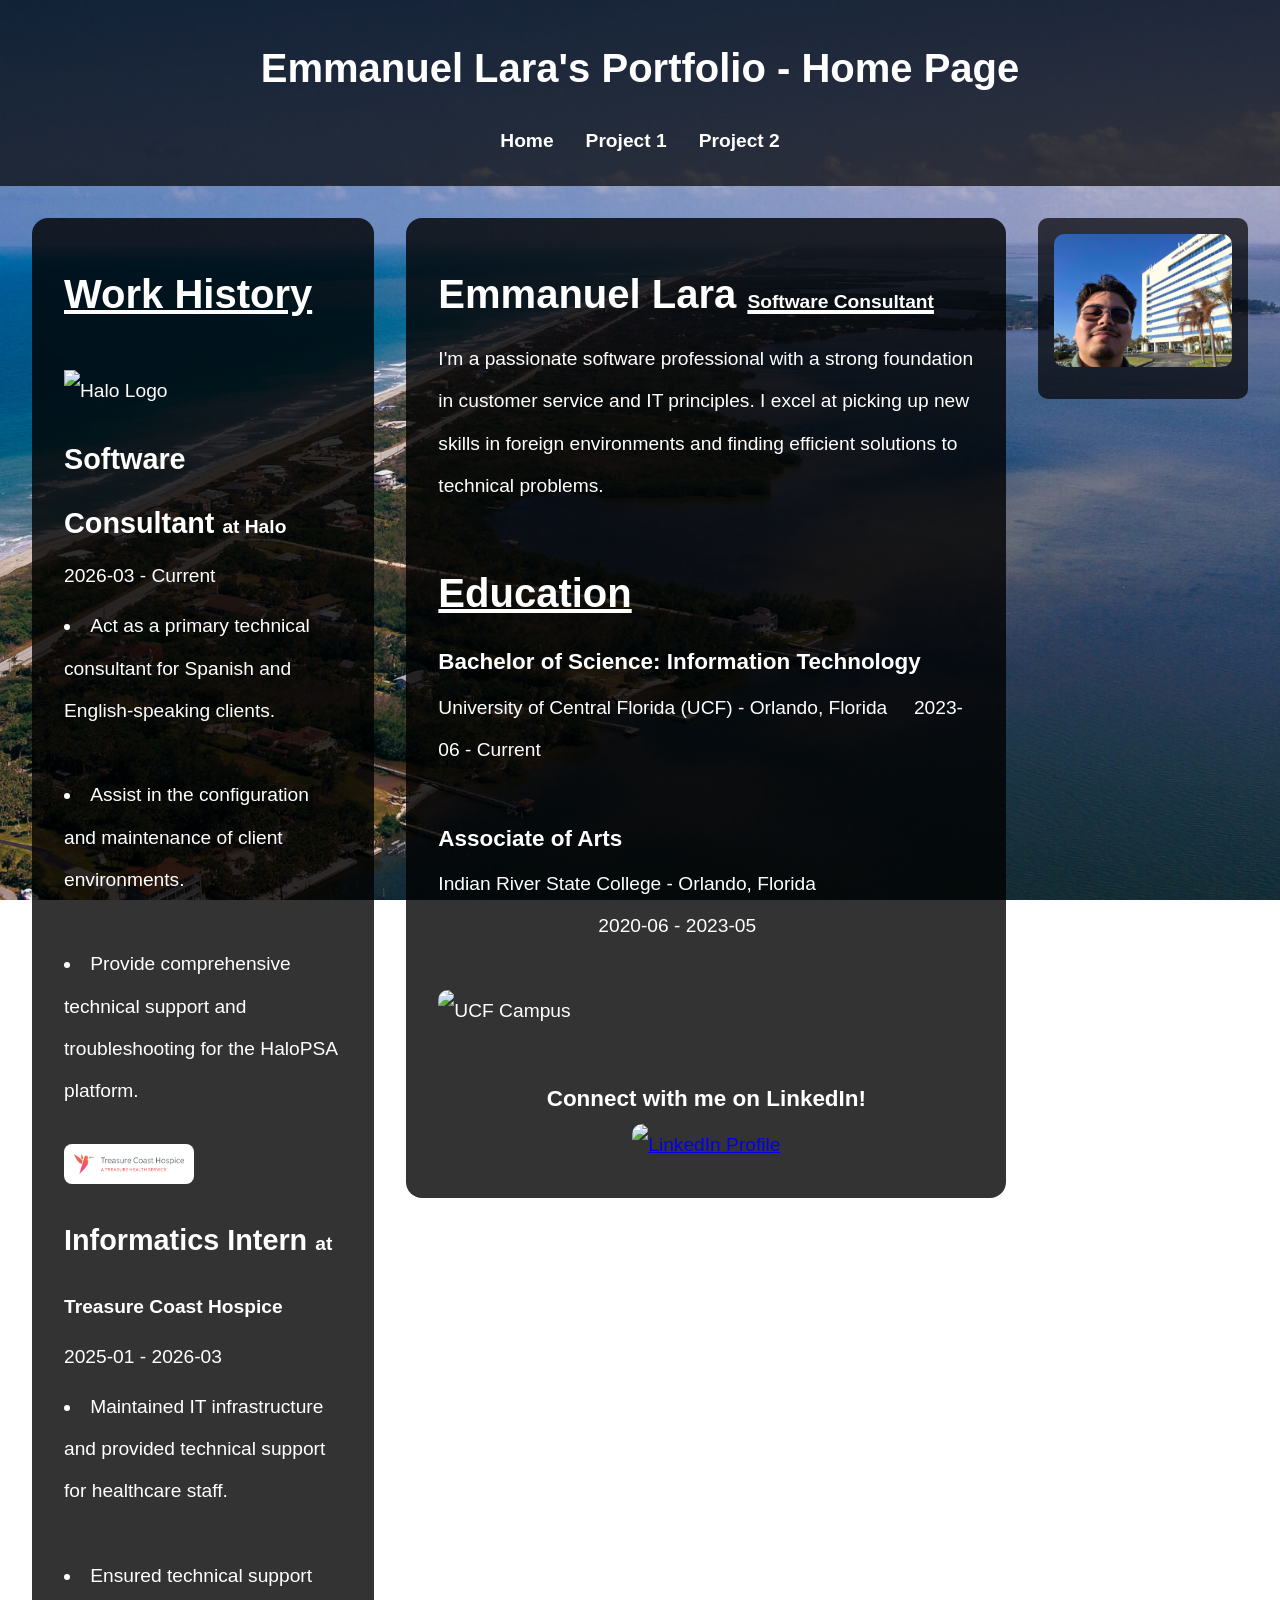
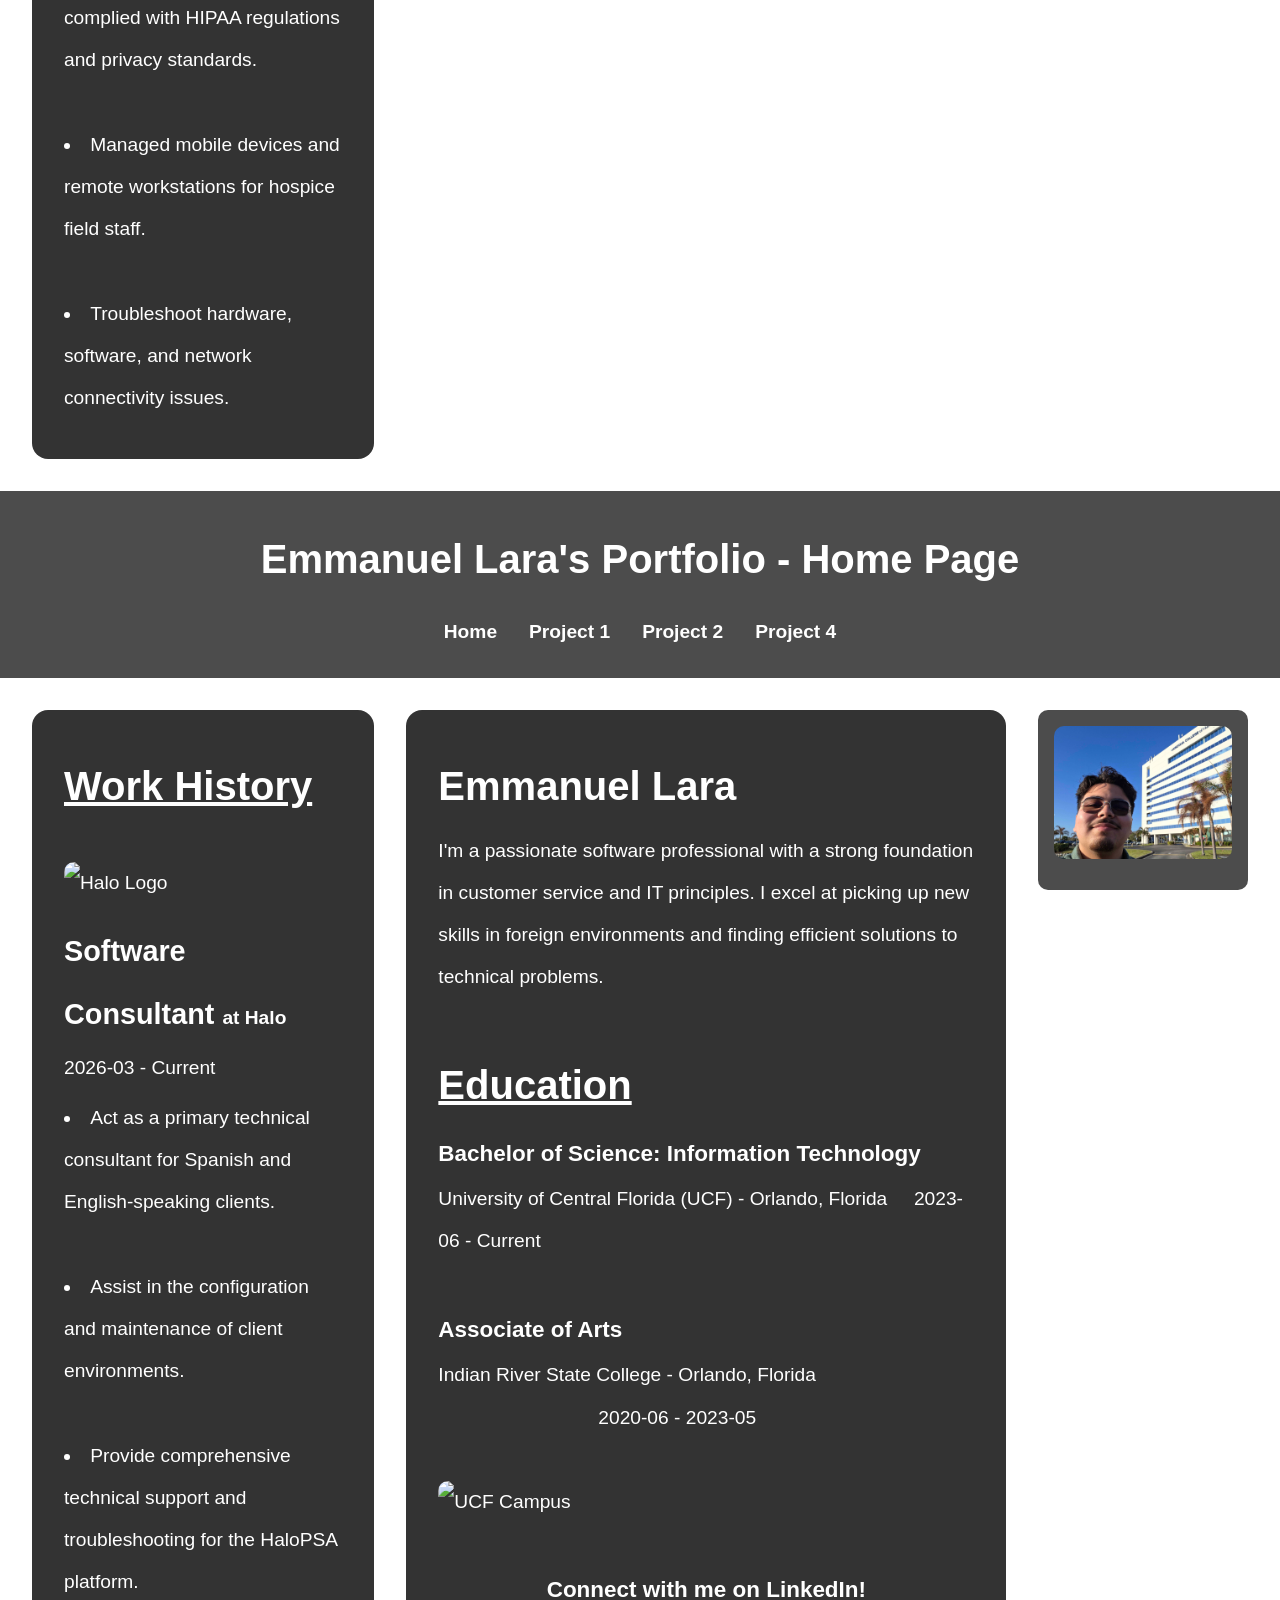
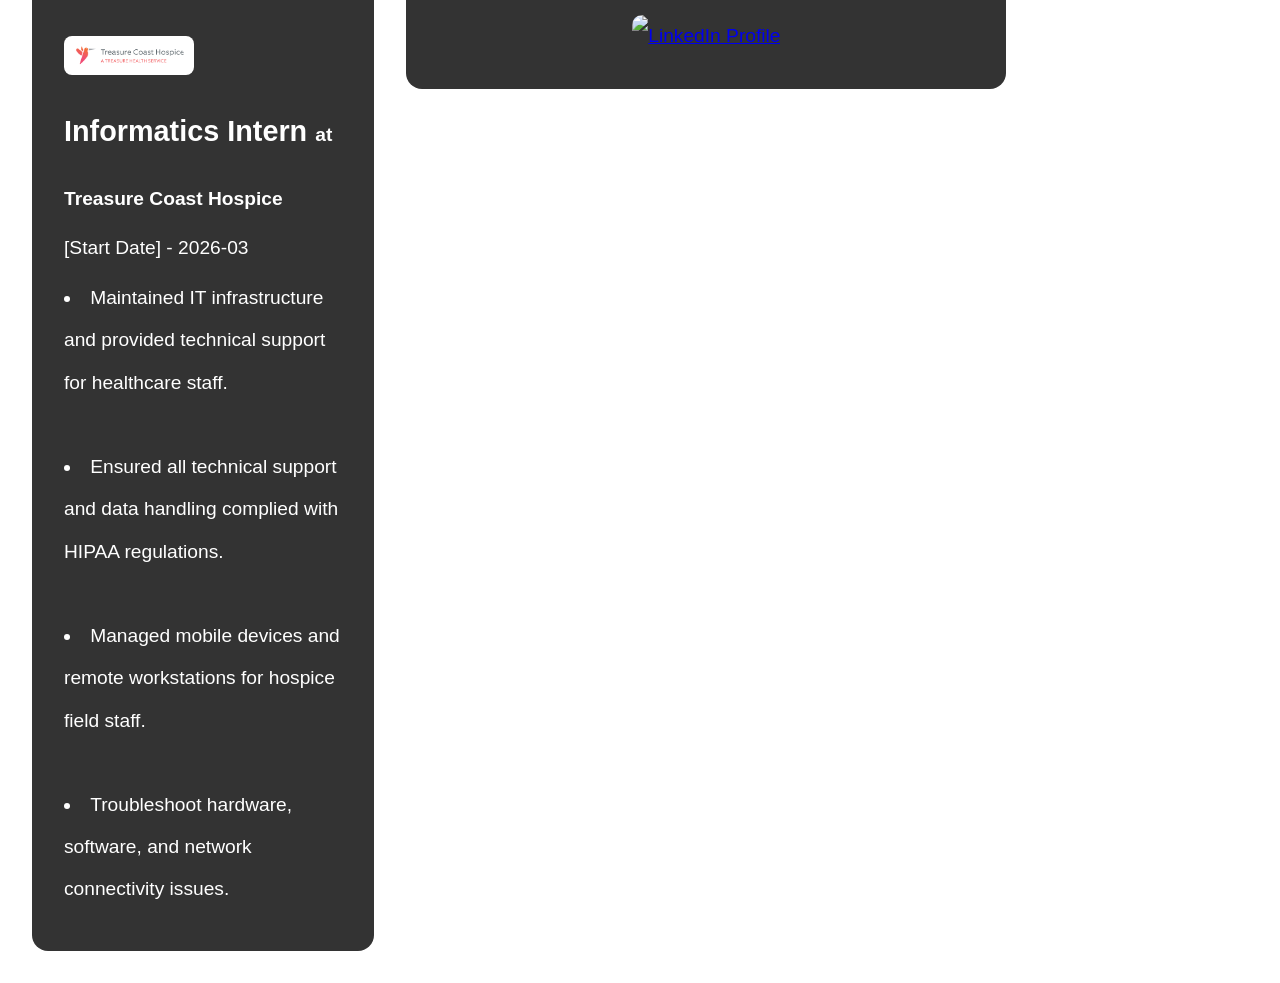
==== index.html @ 59db9278 "Update index.html" ====
<!DOCTYPE html>
<html lang="en">
<head>
 <meta charset="utf-8" />
 <meta name="viewport" content="width=device-width, initial-scale=1" />
 <title>Emmanuel Lara's Portfolio | Home</title>
 <link rel="stylesheet" href="css/styles.css" />
</head>

<body class="melbourne-bg">
 <header>
 <h1>Emmanuel Lara's Portfolio - Home Page</h1>
  <nav>
   <ul>
    <li><a href="index.html" aria-current="page">Home</a></li>
    <li><a href="project1.html">Project 1</a></li>
    <li><a href="project2.html">Project 2</a></li>
   </ul>
  </nav>
 </header>

<main class="horizontal">
    
    <aside class="work-history">
        <h1><u>Work History</u></h1>

        <div class="job-entry" style="margin-top: 2rem;">
            <img src="Images/halo-logo.png" alt="Halo Logo" style="width: 110px; height: auto; display: block; margin-bottom: 1rem; border-radius: 0;">
            <h2>Software Consultant <span class="subtitle">at Halo</span></h2>
            <p>2026-03 - Current</p>
            <ul>
                <li>Act as a primary technical consultant for Spanish and English-speaking clients.</li>
                <br />
                <li>Assist in the configuration and maintenance of client environments.</li>
                <br />
                <li>Provide comprehensive technical support and troubleshooting for the HaloPSA platform.</li>
            </ul>
        </div>

        <div class="job-entry" style="margin-top: 2rem;">
            <div class="logo-background-box">
                <img src="Images/hospice-logo.png" alt="TC Hospice Logo" style="width: 110px; height: auto; display: block; margin-bottom: 0; border-radius: 0;">
            </div>
            <h2>Informatics Intern <span class="subtitle">at Treasure Coast Hospice</span></h2>
            <p>2025-01 - 2026-03</p>
            <ul>
                <li>Maintained IT infrastructure and provided technical support for healthcare staff.</li>
                <br />
                <li>Ensured technical support complied with HIPAA regulations and privacy standards.</li>
                <br />
                <li>Managed mobile devices and remote workstations for hospice field staff.</li>
                <br />
                <li>Troubleshoot hardware, software, and network connectivity issues.</li>
            </ul>
        </div>
    </aside>

    <aside class="bio-center">
        <h1>Emmanuel Lara <u><span class="subtitle">Software Consultant</span></u></h1>
        <p>I'm a passionate software professional with a strong foundation in customer service and IT principles. I excel at picking up new skills in foreign environments and finding efficient solutions to technical problems.</p>
        <br />
        <h1><u>Education</u></h1>
        <h3>Bachelor of Science: Information Technology</h3>
        <p>University of Central Florida (UCF) - Orlando, Florida &nbsp;&nbsp;&nbsp; 2023-06 - Current</p>
        <br />
        <h3>Associate of Arts</h3>
        <p>Indian River State College - Orlando, Florida &nbsp;&nbsp;&nbsp;&nbsp;&nbsp;&nbsp;&nbsp;&nbsp;&nbsp;&nbsp;&nbsp;&nbsp;&nbsp;&nbsp;&nbsp;&nbsp;&nbsp;&nbsp;&nbsp;&nbsp;&nbsp;&nbsp;&nbsp;&nbsp;&nbsp;&nbsp;&nbsp;&nbsp;&nbsp; 2020-06 - 2023-05 </p>
        <br />
        <img src="Images/UCF-Campus.jpg" alt="UCF Campus"/>
        <br />
        <br />
        <div class="align">
            <h3>Connect with me on LinkedIn!</h3> 
            <a href="https://www.linkedin.com/in/emmanuel-lara-b2b38a278/" target="_blank">
                <img class="linkedin-logo" src="Images/linkedin-logo.jpg" alt="LinkedIn Profile" />
            </a>
        </div>
    </aside>

    <article>
        <div class="image-box">
            <img src="Images/headshot.jpg" alt="Headshot of Emmanuel Lara" width="550">
        </div>
    </article>

</main>
</body>
</html><!DOCTYPE html>
<html lang="en">
<head>
 <meta charset="utf-8" />
 <meta name="viewport" content="width=device-width, initial-scale=1" />
 <title>Emmanuel Lara's Portfolio | Home</title>
 <meta name="description" content="Cover page of Emmanuel Lara's Portfolio">
 <link rel="stylesheet" href="css/styles.css" />
</head>

<body class="melbourne-bg">
 <header>
 <h1>Emmanuel Lara's Portfolio - Home Page</h1>
  <nav>
   <ul>
    <li><a href="index.html" aria-current="page">Home</a></li>
    <li><a href="project1.html">Project 1</a></li>
    <li><a href="project2.html">Project 2</a></li>
    <li><a href="project4.html">Project 4</a></li>
   </ul>
  </nav>
 </header>

<main class="horizontal">
    
    <aside>
        <h1><u>Work History</u></h1>

        <div class="job-entry" style="margin-top: 2rem;">
            <img src="Images/halo-logo.png" alt="Halo Logo" class="company-logo">
            <h2>Software Consultant <span class="subtitle">at Halo</span></h2>
            <p>2026-03 - Current</p>
            <ul>
                <li>Act as a primary technical consultant for Spanish and English-speaking clients.</li>
                <br />
                <li>Assist in the configuration and maintenance of client environments.</li>
                <br />
                <li>Provide comprehensive technical support and troubleshooting for the HaloPSA platform.</li>
            </ul>
        </div>

        <div class="job-entry" style="margin-top: 2rem;">
            <div class="logo-background-box">
                <img src="Images/hospice-logo.png" alt="TC Hospice Logo" class="company-logo" style="margin-bottom:0;">
            </div>
            <h2>Informatics Intern <span class="subtitle">at Treasure Coast Hospice</span></h2>
            <p>[Start Date] - 2026-03</p>
            <ul>
                <li>Maintained IT infrastructure and provided technical support for healthcare staff.</li>
                <br />
                <li>Ensured all technical support and data handling complied with HIPAA regulations.</li>
                <br />
                <li>Managed mobile devices and remote workstations for hospice field staff.</li>
                <br />
                <li>Troubleshoot hardware, software, and network connectivity issues.</li>
            </ul>
        </div>
    </aside>

    <aside>
        <h1>Emmanuel Lara <u><span class="subtitle"></span></u></h1>
        <p>I'm a passionate software professional with a strong foundation in customer service and IT principles. I excel at picking up new skills in foreign environments and finding efficient solutions to technical problems.</p>
        <br />
        <h1><u>Education</u></h1>
        <h3>Bachelor of Science: Information Technology</h3>
        <p>University of Central Florida (UCF) - Orlando, Florida &nbsp;&nbsp;&nbsp; 2023-06 - Current</p>
        <br />
        <h3>Associate of Arts</h3>
        <p>Indian River State College - Orlando, Florida &nbsp;&nbsp;&nbsp;&nbsp;&nbsp;&nbsp;&nbsp;&nbsp;&nbsp;&nbsp;&nbsp;&nbsp;&nbsp;&nbsp;&nbsp;&nbsp;&nbsp;&nbsp;&nbsp;&nbsp;&nbsp;&nbsp;&nbsp;&nbsp;&nbsp;&nbsp;&nbsp;&nbsp;&nbsp; 2020-06 - 2023-05 </p>
        <br />
        <img src="Images/UCF-Campus.jpg" alt="UCF Campus"/>
        <br />
        <br />
        <div class="align">
            <h3>Connect with me on LinkedIn!</h3> 
            <a href="https://www.linkedin.com/in/emmanuel-lara-b2b38a278/" target="_blank">
                <img class="linkedin-logo" src="Images/linkedin-logo.jpg" alt="LinkedIn Profile" />
            </a>
        </div>
    </aside>

    <article>
        <div class="image-box">
            <img src="Images/headshot.jpg" alt="Headshot of Emmanuel Lara" width="550">
        </div>
    </article>

</main>
</body>
</html>
---- css/styles.css ----
* {
  margin: 0;
  padding: 0;
  box-sizing: border-box;
}

body {
  margin: 0;
  font-family: Arial, Helvetica, sans-serif;
  line-height: 2.2; /* Increased for better readability with larger text */
  background-size: cover;
  background-position: center;
  background-attachment: fixed;
  color: #333;
  font-size: 1.2rem; /* Globally increased text size */
}

body.ucf-bg {
  background-image: url("../Images/UCF-Background.jpg");
}

body.space1-bg {
  background-image: url("../Images/windowsbliss.jpg");
}

body.space2-bg {
  background-image: url("../Images/space-background3.jpg");
}

body.melbourne-bg {
  background-image: url("../Images/melbourne.jpg");
}

header {
  background: rgba(0, 0, 0, 0.7);
  color: #ffffff;
  text-align: center;
  padding: 1.5rem;
}

h1 {
  font-size: 2.5rem; /* Increased size */
}

.subtitle {
  font-size: 1.2rem; /* Increased size */
}

nav ul {
  list-style: none;
  display: flex;
  justify-content: center;
  gap: 2rem;
  margin-top: 0.5rem;
}

nav a {
  color: #fff;
  text-decoration: none;
  font-weight: bold;
}

nav a:hover {
  text-decoration: underline;
}

main {
  display: flex;
  flex-direction: column;
  justify-content: center;
  align-items: center;
  min-height: 90vh;
  padding: 2rem;
  margin: 0 auto;
}

main.horizontal {
  display: flex;
  flex-direction: row;
  justify-content: space-around;
  align-items: flex-start;
  width: 100%;
  max-width: 1600px;
  gap: 2rem;
}

article {
  color: #ffffff;
  max-width: 800px;
  margin: 0 auto 1rem auto;
}

aside {
  background: rgba(0, 0, 0, 0.8); /* Slightly darker for better contrast */
  color: #ffffff;
  padding: 2rem;
  max-width: 600px;
  margin: 0 auto;
  border-radius: 1rem;
  text-align: left;
}

aside ul {
  list-style-position: inside;
  padding-left: 0;
  margin: 0.5rem 0;
}

footer {
  background: rgba(0, 0, 0, 0.7);
  color: #ffffff;
  text-align: center;
  padding: .5rem;
  margin-top: .5rem;
}

img {
  max-width: 100%;
  height: auto;
  border-radius: 10px;
}

/* Specific class for company logos */
.company-logo {
  width: 110px !important; /* Increased size */
  height: auto;
  margin-bottom: 1rem;
  display: block;
}

/* White box container for specific logos to prevent blending */
.logo-background-box {
  background-color: #ffffff;
  padding: 10px;
  border-radius: 8px;
  display: inline-block;
  margin-bottom: 10px;
}

.content-box {
  background-color: rgba(0, 0, 0, 0.7);
  padding: 1.5rem;
  border-radius: 10px;
  max-width: 700px;
  margin: 0rem auto;
  text-align: center;
}

.align {
  text-align: center;
  align-content: center;
}

.image-box {
  background-color: rgba(0, 0, 0, 0.7);
  padding: 1rem;
  border-radius: 10px;
  margin: 0rem auto;
  display: inline-block;
}

.linkedin-logo {
  width: 50px;
  height: auto;
}
---- css/styles.css ----
* {
  margin: 0;
  padding: 0;
  box-sizing: border-box;
}

body {
  margin: 0;
  font-family: Arial, Helvetica, sans-serif;
  line-height: 2.2; /* Increased for better readability with larger text */
  background-size: cover;
  background-position: center;
  background-attachment: fixed;
  color: #333;
  font-size: 1.2rem; /* Globally increased text size */
}

body.ucf-bg {
  background-image: url("../Images/UCF-Background.jpg");
}

body.space1-bg {
  background-image: url("../Images/windowsbliss.jpg");
}

body.space2-bg {
  background-image: url("../Images/space-background3.jpg");
}

body.melbourne-bg {
  background-image: url("../Images/melbourne.jpg");
}

header {
  background: rgba(0, 0, 0, 0.7);
  color: #ffffff;
  text-align: center;
  padding: 1.5rem;
}

h1 {
  font-size: 2.5rem; /* Increased size */
}

.subtitle {
  font-size: 1.2rem; /* Increased size */
}

nav ul {
  list-style: none;
  display: flex;
  justify-content: center;
  gap: 2rem;
  margin-top: 0.5rem;
}

nav a {
  color: #fff;
  text-decoration: none;
  font-weight: bold;
}

nav a:hover {
  text-decoration: underline;
}

main {
  display: flex;
  flex-direction: column;
  justify-content: center;
  align-items: center;
  min-height: 90vh;
  padding: 2rem;
  margin: 0 auto;
}

main.horizontal {
  display: flex;
  flex-direction: row;
  justify-content: space-around;
  align-items: flex-start;
  width: 100%;
  max-width: 1600px;
  gap: 2rem;
}

article {
  color: #ffffff;
  max-width: 800px;
  margin: 0 auto 1rem auto;
}

aside {
  background: rgba(0, 0, 0, 0.8); /* Slightly darker for better contrast */
  color: #ffffff;
  padding: 2rem;
  max-width: 600px;
  margin: 0 auto;
  border-radius: 1rem;
  text-align: left;
}

aside ul {
  list-style-position: inside;
  padding-left: 0;
  margin: 0.5rem 0;
}

footer {
  background: rgba(0, 0, 0, 0.7);
  color: #ffffff;
  text-align: center;
  padding: .5rem;
  margin-top: .5rem;
}

img {
  max-width: 100%;
  height: auto;
  border-radius: 10px;
}

/* Specific class for company logos */
.company-logo {
  width: 110px !important; /* Increased size */
  height: auto;
  margin-bottom: 1rem;
  display: block;
}

/* White box container for specific logos to prevent blending */
.logo-background-box {
  background-color: #ffffff;
  padding: 10px;
  border-radius: 8px;
  display: inline-block;
  margin-bottom: 10px;
}

.content-box {
  background-color: rgba(0, 0, 0, 0.7);
  padding: 1.5rem;
  border-radius: 10px;
  max-width: 700px;
  margin: 0rem auto;
  text-align: center;
}

.align {
  text-align: center;
  align-content: center;
}

.image-box {
  background-color: rgba(0, 0, 0, 0.7);
  padding: 1rem;
  border-radius: 10px;
  margin: 0rem auto;
  display: inline-block;
}

.linkedin-logo {
  width: 50px;
  height: auto;
}
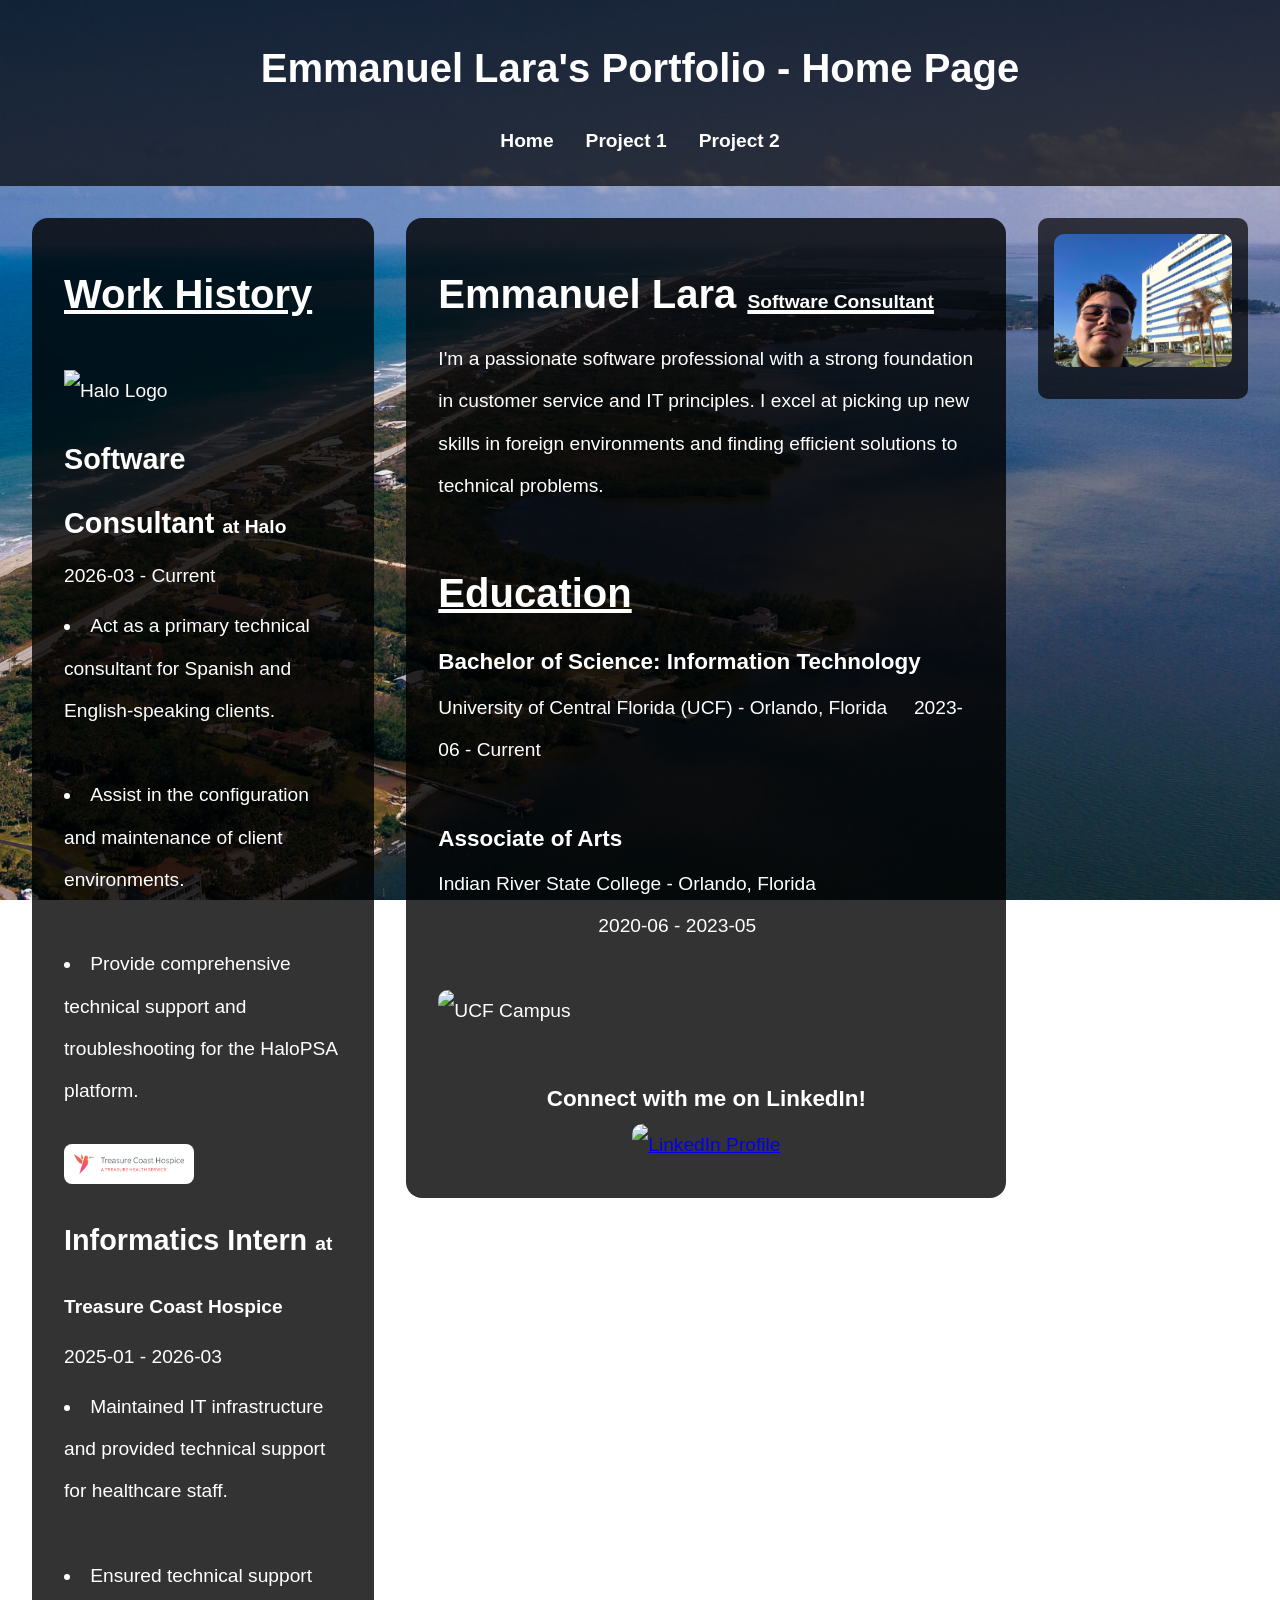
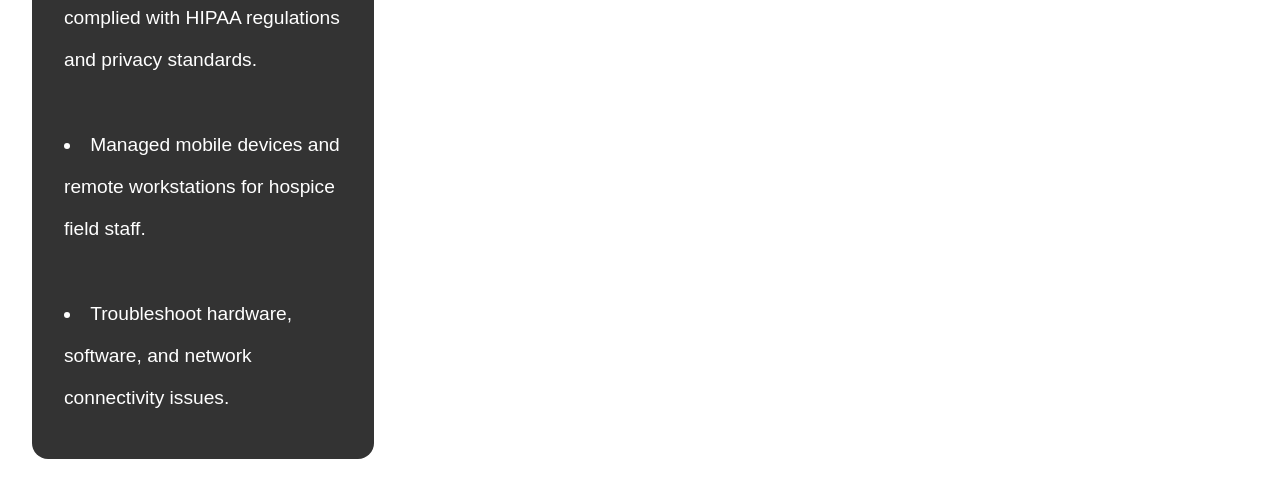
==== commit 2f309ab8: "Update index.html" ====
--- a/index.html
+++ b/index.html
@@ -85,93 +85,4 @@
 
 </main>
 </body>
-</html><!DOCTYPE html>
-<html lang="en">
-<head>
- <meta charset="utf-8" />
- <meta name="viewport" content="width=device-width, initial-scale=1" />
- <title>Emmanuel Lara's Portfolio | Home</title>
- <meta name="description" content="Cover page of Emmanuel Lara's Portfolio">
- <link rel="stylesheet" href="css/styles.css" />
-</head>
-
-<body class="melbourne-bg">
- <header>
- <h1>Emmanuel Lara's Portfolio - Home Page</h1>
-  <nav>
-   <ul>
-    <li><a href="index.html" aria-current="page">Home</a></li>
-    <li><a href="project1.html">Project 1</a></li>
-    <li><a href="project2.html">Project 2</a></li>
-    <li><a href="project4.html">Project 4</a></li>
-   </ul>
-  </nav>
- </header>
-
-<main class="horizontal">
-    
-    <aside>
-        <h1><u>Work History</u></h1>
-
-        <div class="job-entry" style="margin-top: 2rem;">
-            <img src="Images/halo-logo.png" alt="Halo Logo" class="company-logo">
-            <h2>Software Consultant <span class="subtitle">at Halo</span></h2>
-            <p>2026-03 - Current</p>
-            <ul>
-                <li>Act as a primary technical consultant for Spanish and English-speaking clients.</li>
-                <br />
-                <li>Assist in the configuration and maintenance of client environments.</li>
-                <br />
-                <li>Provide comprehensive technical support and troubleshooting for the HaloPSA platform.</li>
-            </ul>
-        </div>
-
-        <div class="job-entry" style="margin-top: 2rem;">
-            <div class="logo-background-box">
-                <img src="Images/hospice-logo.png" alt="TC Hospice Logo" class="company-logo" style="margin-bottom:0;">
-            </div>
-            <h2>Informatics Intern <span class="subtitle">at Treasure Coast Hospice</span></h2>
-            <p>[Start Date] - 2026-03</p>
-            <ul>
-                <li>Maintained IT infrastructure and provided technical support for healthcare staff.</li>
-                <br />
-                <li>Ensured all technical support and data handling complied with HIPAA regulations.</li>
-                <br />
-                <li>Managed mobile devices and remote workstations for hospice field staff.</li>
-                <br />
-                <li>Troubleshoot hardware, software, and network connectivity issues.</li>
-            </ul>
-        </div>
-    </aside>
-
-    <aside>
-        <h1>Emmanuel Lara <u><span class="subtitle"></span></u></h1>
-        <p>I'm a passionate software professional with a strong foundation in customer service and IT principles. I excel at picking up new skills in foreign environments and finding efficient solutions to technical problems.</p>
-        <br />
-        <h1><u>Education</u></h1>
-        <h3>Bachelor of Science: Information Technology</h3>
-        <p>University of Central Florida (UCF) - Orlando, Florida &nbsp;&nbsp;&nbsp; 2023-06 - Current</p>
-        <br />
-        <h3>Associate of Arts</h3>
-        <p>Indian River State College - Orlando, Florida &nbsp;&nbsp;&nbsp;&nbsp;&nbsp;&nbsp;&nbsp;&nbsp;&nbsp;&nbsp;&nbsp;&nbsp;&nbsp;&nbsp;&nbsp;&nbsp;&nbsp;&nbsp;&nbsp;&nbsp;&nbsp;&nbsp;&nbsp;&nbsp;&nbsp;&nbsp;&nbsp;&nbsp;&nbsp; 2020-06 - 2023-05 </p>
-        <br />
-        <img src="Images/UCF-Campus.jpg" alt="UCF Campus"/>
-        <br />
-        <br />
-        <div class="align">
-            <h3>Connect with me on LinkedIn!</h3> 
-            <a href="https://www.linkedin.com/in/emmanuel-lara-b2b38a278/" target="_blank">
-                <img class="linkedin-logo" src="Images/linkedin-logo.jpg" alt="LinkedIn Profile" />
-            </a>
-        </div>
-    </aside>
-
-    <article>
-        <div class="image-box">
-            <img src="Images/headshot.jpg" alt="Headshot of Emmanuel Lara" width="550">
-        </div>
-    </article>
-
-</main>
-</body>
 </html>
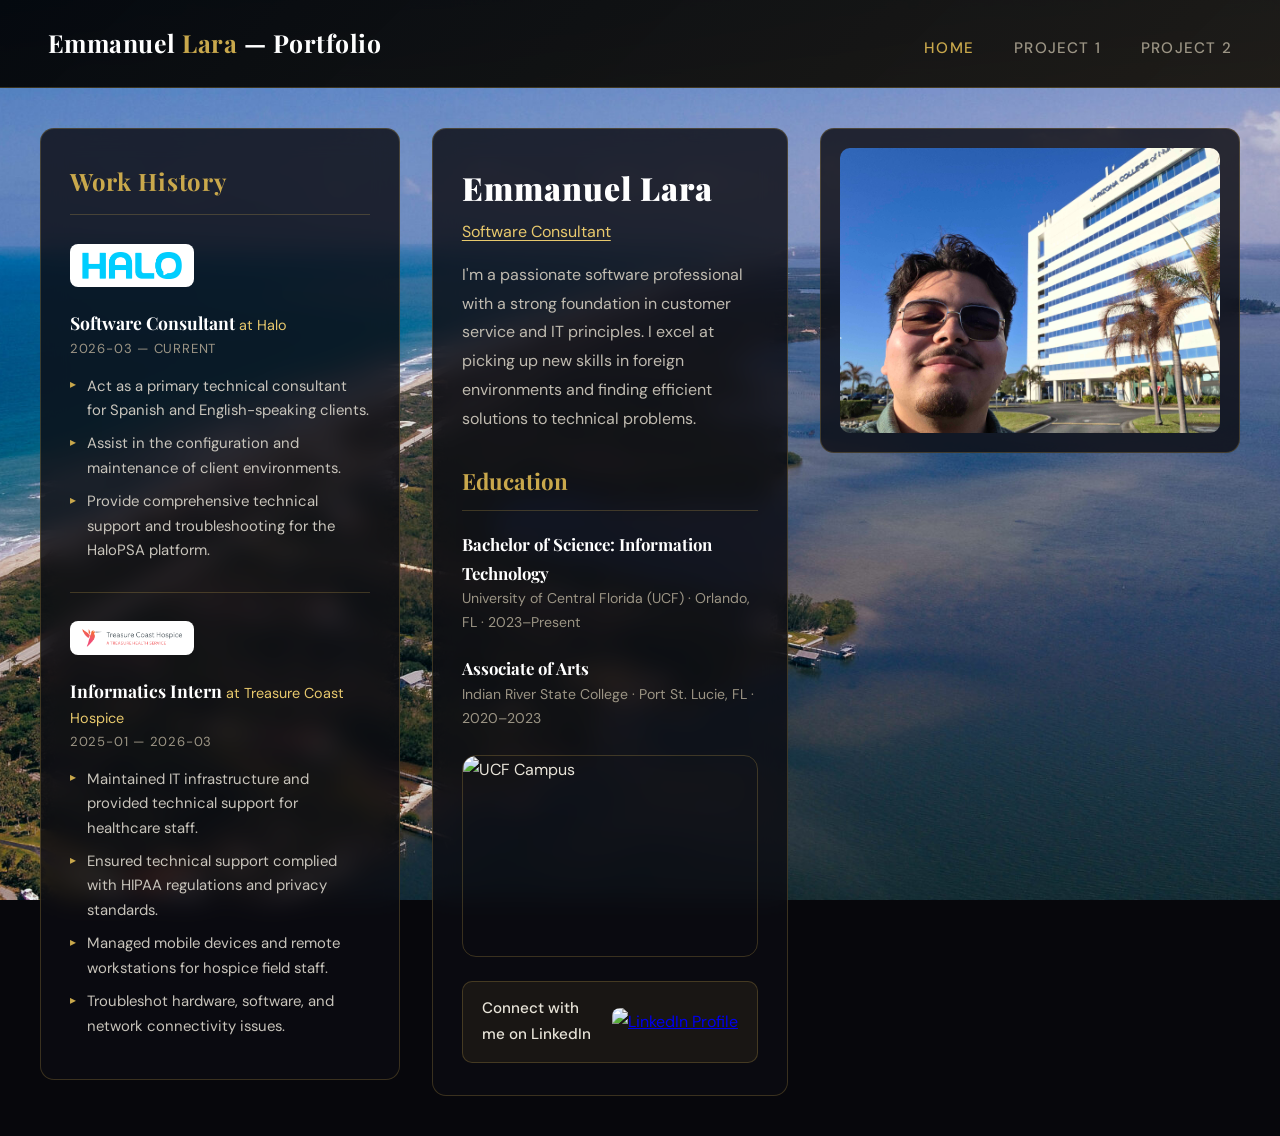
==== commit e37a1145: "Update index.html" ====
--- a/index.html
+++ b/index.html
@@ -1,88 +1,381 @@
 <!DOCTYPE html>
 <html lang="en">
 <head>
- <meta charset="utf-8" />
- <meta name="viewport" content="width=device-width, initial-scale=1" />
- <title>Emmanuel Lara's Portfolio | Home</title>
- <link rel="stylesheet" href="css/styles.css" />
+  <meta charset="utf-8" />
+  <meta name="viewport" content="width=device-width, initial-scale=1" />
+  <title>Emmanuel Lara's Portfolio | Home</title>
+  <link rel="preconnect" href="https://fonts.googleapis.com">
+  <link rel="preconnect" href="https://fonts.gstatic.com" crossorigin>
+  <link href="https://fonts.googleapis.com/css2?family=Playfair+Display:wght@400;700;900&family=DM+Sans:wght@300;400;500&display=swap" rel="stylesheet">
+  <link rel="stylesheet" href="css/styles.css" />
+  <style>
+    *, *::before, *::after { margin: 0; padding: 0; box-sizing: border-box; }
+
+    :root {
+      --gold:    #c9a84c;
+      --gold-lt: #e8c96d;
+      --card-bg: rgba(12, 12, 18, 0.82);
+      --border:  rgba(201, 168, 76, 0.25);
+      --text:    #e8e4d9;
+      --muted:   #9c9585;
+      --radius:  14px;
+    }
+
+    html, body {
+      height: 100%;
+      font-family: 'DM Sans', sans-serif;
+      font-size: 16px;
+      line-height: 1.7;
+      color: var(--text);
+      background: #07070c;
+    }
+
+    body.melbourne-bg {
+      background-image: url("Images/melbourne.jpg");
+      background-size: cover;
+      background-position: center;
+      background-attachment: fixed;
+    }
+
+    /* HEADER */
+    header {
+      background: linear-gradient(135deg, rgba(0,0,0,0.92) 0%, rgba(20,15,5,0.90) 100%);
+      border-bottom: 1px solid var(--border);
+      padding: 1.4rem 3rem;
+      display: flex;
+      align-items: center;
+      justify-content: space-between;
+      backdrop-filter: blur(8px);
+      position: sticky;
+      top: 0;
+      z-index: 100;
+    }
+
+    header h1 {
+      font-family: 'Playfair Display', serif;
+      font-size: 1.55rem;
+      font-weight: 700;
+      letter-spacing: 0.02em;
+      color: #fff;
+    }
+
+    header h1 .accent { color: var(--gold); }
+
+    nav ul { list-style: none; display: flex; gap: 2.5rem; }
+
+    nav a {
+      color: var(--muted);
+      text-decoration: none;
+      font-size: 0.95rem;
+      font-weight: 500;
+      letter-spacing: 0.08em;
+      text-transform: uppercase;
+      transition: color 0.2s;
+    }
+
+    nav a:hover, nav a[aria-current="page"] { color: var(--gold); }
+
+    /* LAYOUT */
+    main.horizontal {
+      display: grid;
+      grid-template-columns: 360px 1fr 420px;
+      gap: 2rem;
+      align-items: start;
+      width: 100%;
+      max-width: 1760px;
+      margin: 0 auto;
+      padding: 2.5rem;
+      min-height: calc(100vh - 72px);
+    }
+
+    /* CARDS */
+    aside {
+      background: var(--card-bg);
+      border: 1px solid var(--border);
+      border-radius: var(--radius);
+      padding: 2rem 1.8rem;
+      backdrop-filter: blur(12px);
+      color: var(--text);
+    }
+
+    aside h1 {
+      font-family: 'Playfair Display', serif;
+      font-size: 1.5rem;
+      font-weight: 700;
+      color: var(--gold);
+      letter-spacing: 0.03em;
+      border-bottom: 1px solid var(--border);
+      padding-bottom: 0.75rem;
+      margin-bottom: 1.6rem;
+    }
+
+    /* WORK HISTORY */
+    .job-entry { margin-top: 1.8rem; }
+    .job-entry + .job-entry { border-top: 1px solid var(--border); padding-top: 1.8rem; }
+
+    .job-entry h2 {
+      font-family: 'Playfair Display', serif;
+      font-size: 1.1rem;
+      font-weight: 700;
+      color: #fff;
+      line-height: 1.35;
+      margin-bottom: 0.2rem;
+    }
+
+    .subtitle {
+      font-family: 'DM Sans', sans-serif;
+      font-size: 0.9rem;
+      font-weight: 400;
+      color: var(--gold-lt);
+    }
+
+    .job-date {
+      font-size: 0.82rem;
+      color: var(--muted);
+      letter-spacing: 0.06em;
+      text-transform: uppercase;
+      margin-bottom: 0.8rem;
+    }
+
+    .job-entry ul { list-style: none; padding: 0; }
+
+    .job-entry ul li {
+      font-size: 0.93rem;
+      line-height: 1.65;
+      color: #c8c4bb;
+      padding-left: 1.1rem;
+      position: relative;
+      margin-bottom: 0.55rem;
+    }
+
+    .job-entry ul li::before {
+      content: '\25B8';
+      color: var(--gold);
+      position: absolute;
+      left: 0;
+      font-size: 0.75rem;
+      top: 0.15em;
+    }
+
+    /* LOGO WRAPPERS */
+    .logo-wrap {
+      background: #fff;
+      border-radius: 8px;
+      padding: 8px 12px;
+      display: inline-block;
+      margin-bottom: 1rem;
+    }
+
+    .logo-wrap img {
+      width: 100px;
+      height: auto;
+      display: block;
+      border-radius: 0;
+    }
+
+    /* BIO CENTER */
+    .bio-name {
+      font-family: 'Playfair Display', serif;
+      font-size: 2rem;
+      font-weight: 900;
+      color: #fff;
+      margin-bottom: 0.15rem;
+      border-bottom: none !important;
+      padding-bottom: 0 !important;
+    }
+
+    .bio-title {
+      font-family: 'DM Sans', sans-serif;
+      font-size: 1rem;
+      color: var(--gold-lt);
+      text-decoration: underline;
+      text-underline-offset: 3px;
+      margin-bottom: 1rem;
+      display: block;
+    }
+
+    .bio-intro {
+      font-size: 1rem;
+      color: #c0bbb0;
+      line-height: 1.8;
+      margin-bottom: 1.8rem;
+    }
+
+    .edu-header {
+      font-family: 'Playfair Display', serif;
+      font-size: 1.4rem;
+      color: var(--gold);
+      border-bottom: 1px solid var(--border);
+      padding-bottom: 0.6rem;
+      margin-bottom: 1.2rem;
+    }
+
+    .edu-entry { margin-bottom: 1.2rem; }
+
+    .edu-entry h3 {
+      font-family: 'Playfair Display', serif;
+      font-size: 1.05rem;
+      font-weight: 700;
+      color: #fff;
+    }
+
+    .edu-entry p {
+      font-size: 0.88rem;
+      color: var(--muted);
+    }
+
+    .ucf-img-wrap {
+      margin: 1.5rem 0;
+      border-radius: var(--radius);
+      overflow: hidden;
+      border: 1px solid var(--border);
+    }
+
+    .ucf-img-wrap img {
+      width: 100%;
+      height: 200px;
+      object-fit: cover;
+      border-radius: 0;
+      display: block;
+    }
+
+    .linkedin-row {
+      display: flex;
+      align-items: center;
+      gap: 1rem;
+      margin-top: 1.2rem;
+      background: rgba(201,168,76,0.08);
+      border: 1px solid var(--border);
+      border-radius: 10px;
+      padding: 0.9rem 1.2rem;
+    }
+
+    .linkedin-row h3 {
+      font-size: 0.95rem;
+      font-weight: 500;
+      color: var(--text);
+      flex: 1;
+    }
+
+    .linkedin-logo {
+      width: 44px !important;
+      height: 44px !important;
+      border-radius: 8px;
+      object-fit: cover;
+    }
+
+    /* HEADSHOT */
+    article {
+      display: flex;
+      align-items: flex-start;
+      justify-content: center;
+    }
+
+    .image-box {
+      background: var(--card-bg);
+      border: 1px solid var(--border);
+      border-radius: var(--radius);
+      padding: 1.2rem;
+      display: inline-block;
+      backdrop-filter: blur(12px);
+    }
+
+    .image-box img {
+      width: 380px;
+      max-width: 100%;
+      height: auto;
+      border-radius: 10px;
+      display: block;
+    }
+
+    img { max-width: 100%; height: auto; }
+  </style>
 </head>
-
 <body class="melbourne-bg">
- <header>
- <h1>Emmanuel Lara's Portfolio - Home Page</h1>
-  <nav>
-   <ul>
-    <li><a href="index.html" aria-current="page">Home</a></li>
-    <li><a href="project1.html">Project 1</a></li>
-    <li><a href="project2.html">Project 2</a></li>
-   </ul>
-  </nav>
- </header>
-
-<main class="horizontal">
-    
+
+  <header>
+    <h1>Emmanuel <span class="accent">Lara</span> &mdash; Portfolio</h1>
+    <nav>
+      <ul>
+        <li><a href="index.html" aria-current="page">Home</a></li>
+        <li><a href="project1.html">Project 1</a></li>
+        <li><a href="project2.html">Project 2</a></li>
+      </ul>
+    </nav>
+  </header>
+
+  <main class="horizontal">
+
+    <!-- WORK HISTORY -->
     <aside class="work-history">
-        <h1><u>Work History</u></h1>
-
-        <div class="job-entry" style="margin-top: 2rem;">
-            <img src="Images/halo-logo.png" alt="Halo Logo" style="width: 110px; height: auto; display: block; margin-bottom: 1rem; border-radius: 0;">
-            <h2>Software Consultant <span class="subtitle">at Halo</span></h2>
-            <p>2026-03 - Current</p>
-            <ul>
-                <li>Act as a primary technical consultant for Spanish and English-speaking clients.</li>
-                <br />
-                <li>Assist in the configuration and maintenance of client environments.</li>
-                <br />
-                <li>Provide comprehensive technical support and troubleshooting for the HaloPSA platform.</li>
-            </ul>
+      <h1>Work History</h1>
+
+      <div class="job-entry">
+        <div class="logo-wrap">
+          <img src="Images/halo-logo.jpg" alt="Halo Logo">
         </div>
-
-        <div class="job-entry" style="margin-top: 2rem;">
-            <div class="logo-background-box">
-                <img src="Images/hospice-logo.png" alt="TC Hospice Logo" style="width: 110px; height: auto; display: block; margin-bottom: 0; border-radius: 0;">
-            </div>
-            <h2>Informatics Intern <span class="subtitle">at Treasure Coast Hospice</span></h2>
-            <p>2025-01 - 2026-03</p>
-            <ul>
-                <li>Maintained IT infrastructure and provided technical support for healthcare staff.</li>
-                <br />
-                <li>Ensured technical support complied with HIPAA regulations and privacy standards.</li>
-                <br />
-                <li>Managed mobile devices and remote workstations for hospice field staff.</li>
-                <br />
-                <li>Troubleshoot hardware, software, and network connectivity issues.</li>
-            </ul>
+        <h2>Software Consultant <span class="subtitle">at Halo</span></h2>
+        <p class="job-date">2026-03 &mdash; Current</p>
+        <ul>
+          <li>Act as a primary technical consultant for Spanish and English-speaking clients.</li>
+          <li>Assist in the configuration and maintenance of client environments.</li>
+          <li>Provide comprehensive technical support and troubleshooting for the HaloPSA platform.</li>
+        </ul>
+      </div>
+
+      <div class="job-entry">
+        <div class="logo-wrap">
+          <img src="Images/hospice-logo.png" alt="TC Hospice Logo">
         </div>
+        <h2>Informatics Intern <span class="subtitle">at Treasure Coast Hospice</span></h2>
+        <p class="job-date">2025-01 &mdash; 2026-03</p>
+        <ul>
+          <li>Maintained IT infrastructure and provided technical support for healthcare staff.</li>
+          <li>Ensured technical support complied with HIPAA regulations and privacy standards.</li>
+          <li>Managed mobile devices and remote workstations for hospice field staff.</li>
+          <li>Troubleshot hardware, software, and network connectivity issues.</li>
+        </ul>
+      </div>
     </aside>
 
+    <!-- BIO -->
     <aside class="bio-center">
-        <h1>Emmanuel Lara <u><span class="subtitle">Software Consultant</span></u></h1>
-        <p>I'm a passionate software professional with a strong foundation in customer service and IT principles. I excel at picking up new skills in foreign environments and finding efficient solutions to technical problems.</p>
-        <br />
-        <h1><u>Education</u></h1>
+      <h1 class="bio-name">Emmanuel Lara</h1>
+      <span class="bio-title">Software Consultant</span>
+      <p class="bio-intro">I'm a passionate software professional with a strong foundation in customer service and IT principles. I excel at picking up new skills in foreign environments and finding efficient solutions to technical problems.</p>
+
+      <h2 class="edu-header">Education</h2>
+
+      <div class="edu-entry">
         <h3>Bachelor of Science: Information Technology</h3>
-        <p>University of Central Florida (UCF) - Orlando, Florida &nbsp;&nbsp;&nbsp; 2023-06 - Current</p>
-        <br />
+        <p>University of Central Florida (UCF) &middot; Orlando, FL &middot; 2023&ndash;Present</p>
+      </div>
+
+      <div class="edu-entry">
         <h3>Associate of Arts</h3>
-        <p>Indian River State College - Orlando, Florida &nbsp;&nbsp;&nbsp;&nbsp;&nbsp;&nbsp;&nbsp;&nbsp;&nbsp;&nbsp;&nbsp;&nbsp;&nbsp;&nbsp;&nbsp;&nbsp;&nbsp;&nbsp;&nbsp;&nbsp;&nbsp;&nbsp;&nbsp;&nbsp;&nbsp;&nbsp;&nbsp;&nbsp;&nbsp; 2020-06 - 2023-05 </p>
-        <br />
-        <img src="Images/UCF-Campus.jpg" alt="UCF Campus"/>
-        <br />
-        <br />
-        <div class="align">
-            <h3>Connect with me on LinkedIn!</h3> 
-            <a href="https://www.linkedin.com/in/emmanuel-lara-b2b38a278/" target="_blank">
-                <img class="linkedin-logo" src="Images/linkedin-logo.jpg" alt="LinkedIn Profile" />
-            </a>
-        </div>
+        <p>Indian River State College &middot; Port St. Lucie, FL &middot; 2020&ndash;2023</p>
+      </div>
+
+      <div class="ucf-img-wrap">
+        <img src="Images/UCF-Campus.jpg" alt="UCF Campus">
+      </div>
+
+      <div class="linkedin-row">
+        <h3>Connect with me on LinkedIn</h3>
+        <a href="https://www.linkedin.com/in/emmanuel-lara-b2b38a278/" target="_blank">
+          <img class="linkedin-logo" src="Images/linkedin-logo.jpg" alt="LinkedIn Profile">
+        </a>
+      </div>
     </aside>
 
+    <!-- HEADSHOT -->
     <article>
-        <div class="image-box">
-            <img src="Images/headshot.jpg" alt="Headshot of Emmanuel Lara" width="550">
-        </div>
+      <div class="image-box">
+        <img src="Images/headshot.jpg" alt="Headshot of Emmanuel Lara">
+      </div>
     </article>
 
-</main>
+  </main>
+
 </body>
 </html>
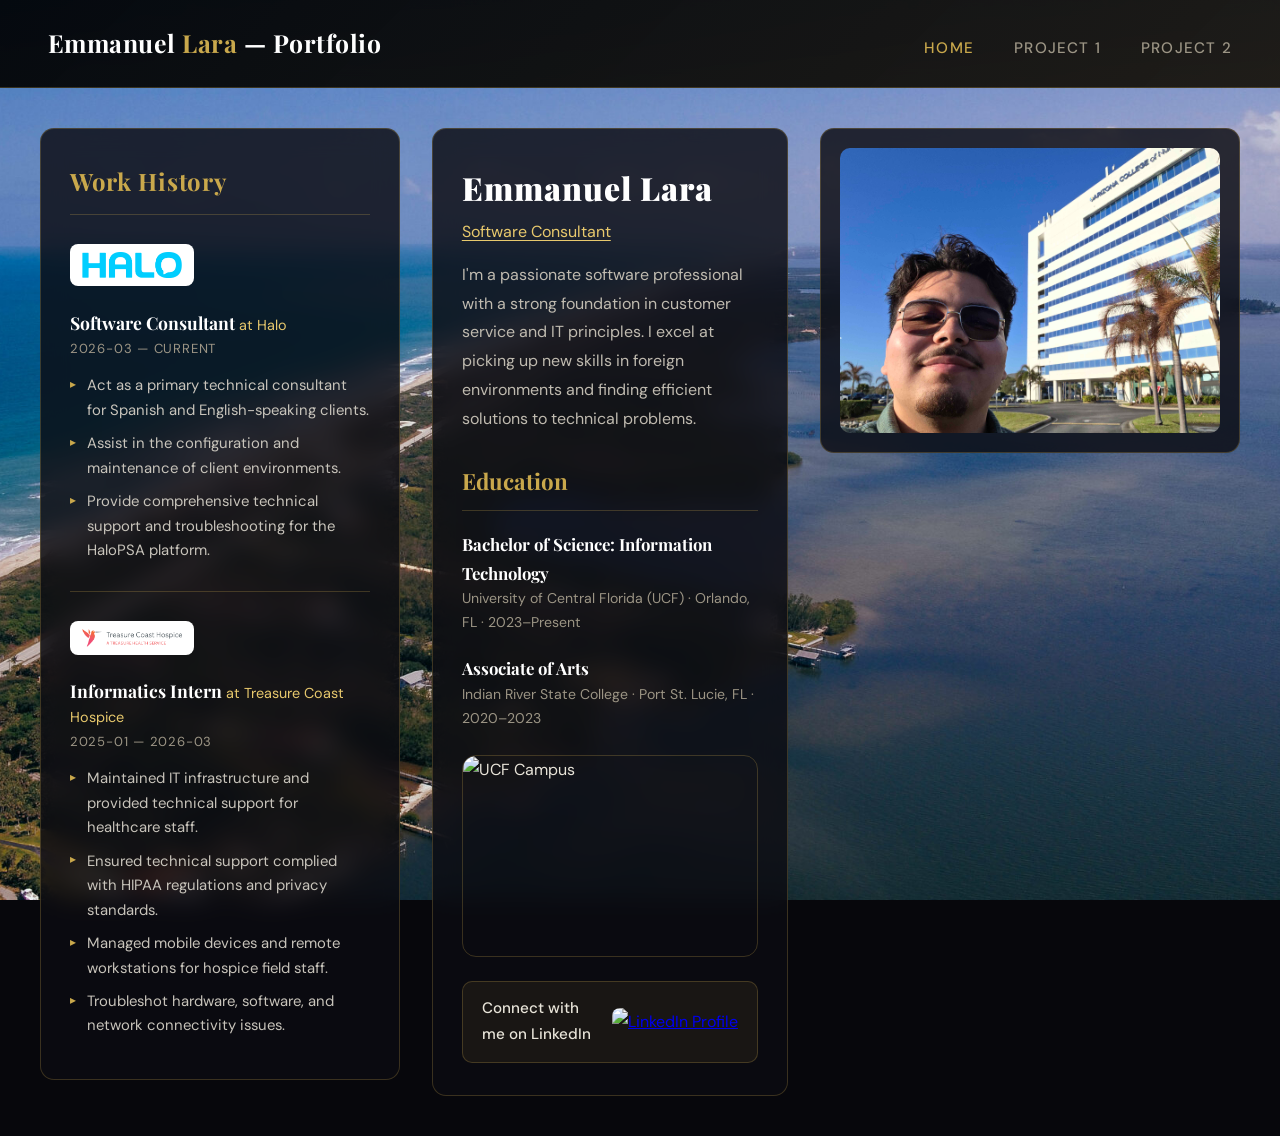
==== commit 0c7da79e: "Fix HTML encoding issues in index.html" ====
--- a/index.html
+++ b/index.html
@@ -281,7 +281,7 @@
     }
 
     .image-box img {
-      width: 380px;
+      width: 480px;
       max-width: 100%;
       height: auto;
       border-radius: 10px;
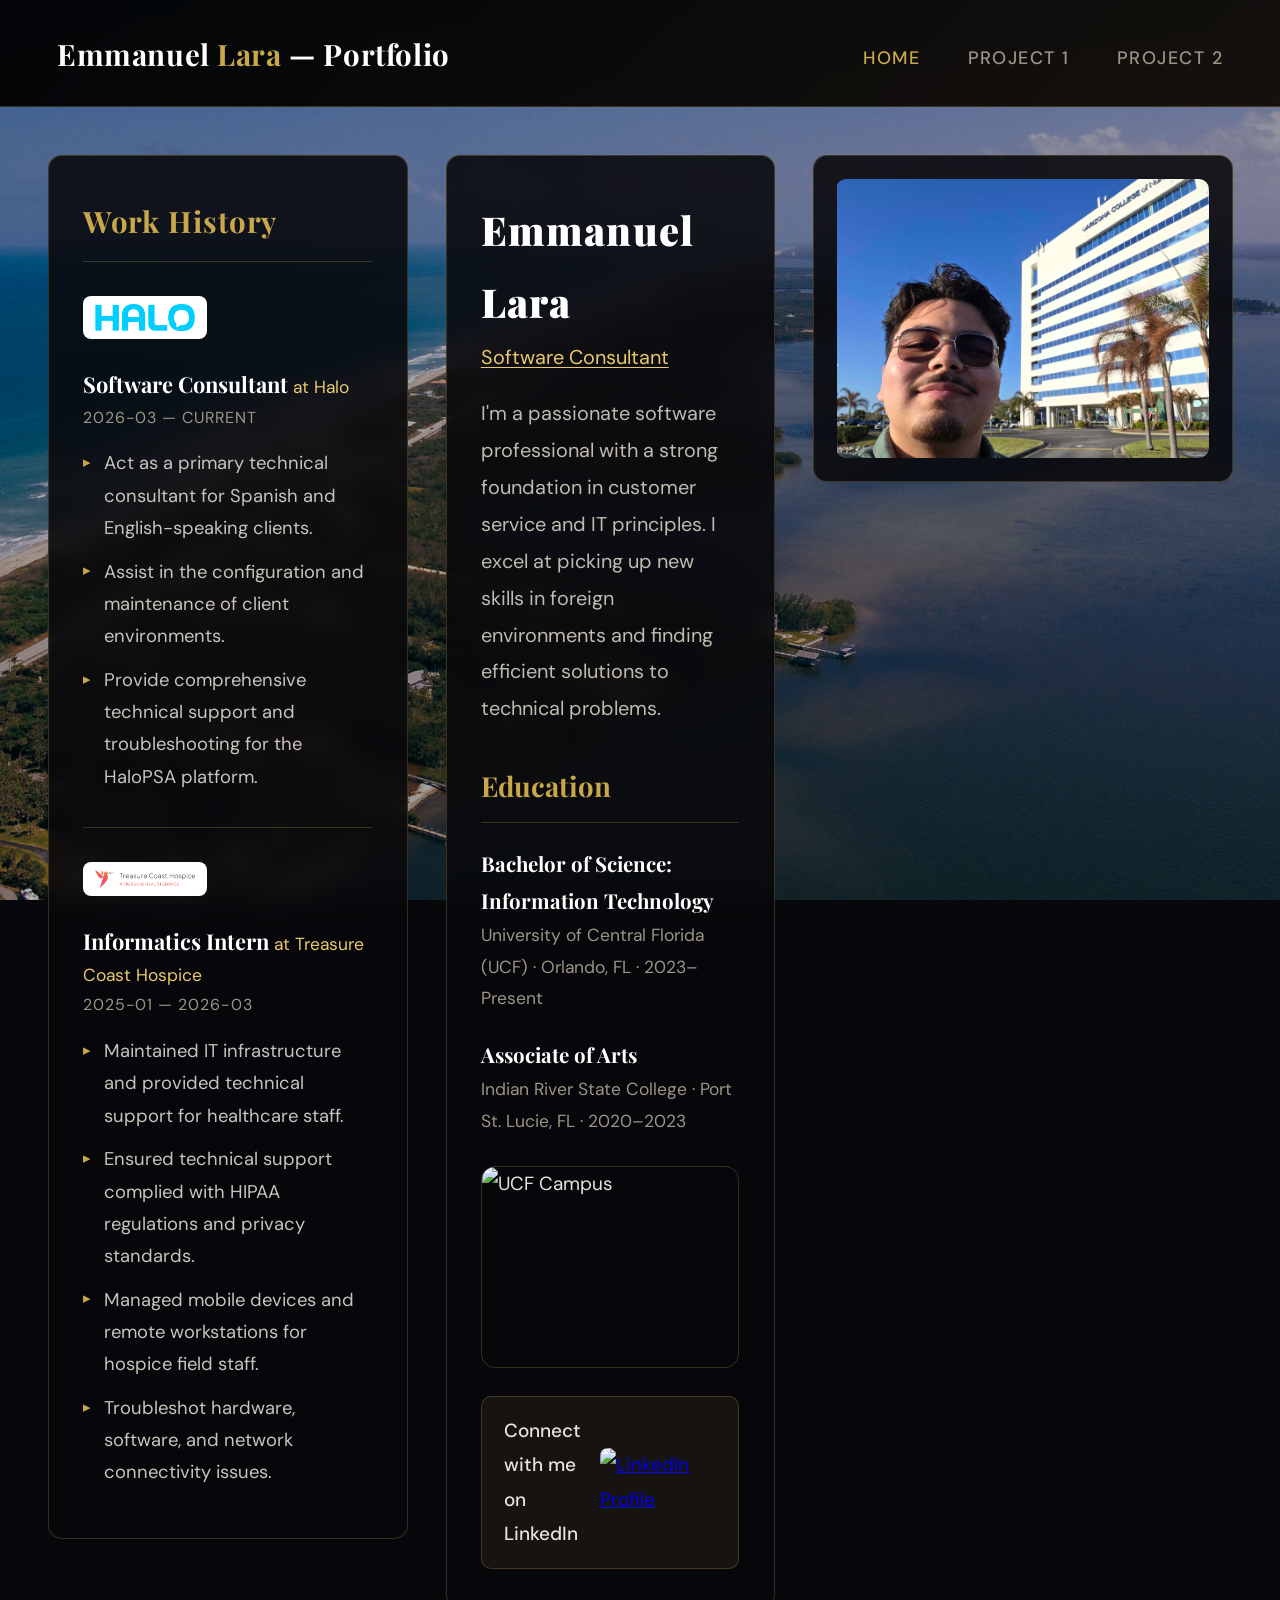
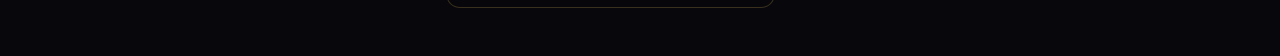
==== commit 43c3ed31: "Update index.html" ====
--- a/index.html
+++ b/index.html
@@ -14,7 +14,7 @@
     :root {
       --gold:    #c9a84c;
       --gold-lt: #e8c96d;
-      --card-bg: rgba(12, 12, 18, 0.82);
+      --card-bg: rgba(8, 8, 12, 0.88);
       --border:  rgba(201, 168, 76, 0.25);
       --text:    #e8e4d9;
       --muted:   #9c9585;
@@ -24,14 +24,15 @@
     html, body {
       height: 100%;
       font-family: 'DM Sans', sans-serif;
-      font-size: 16px;
-      line-height: 1.7;
+      font-size: 19px;
+      line-height: 1.8;
       color: var(--text);
       background: #07070c;
     }
 
     body.melbourne-bg {
-      background-image: url("Images/melbourne.jpg");
+      background-image: linear-gradient(rgba(0,0,0,0.25), rgba(0,0,0,0.25)),
+                        url("Images/melbourne.jpg");
       background-size: cover;
       background-position: center;
       background-attachment: fixed;
@@ -39,7 +40,7 @@
 
     /* HEADER */
     header {
-      background: linear-gradient(135deg, rgba(0,0,0,0.92) 0%, rgba(20,15,5,0.90) 100%);
+      background: linear-gradient(135deg, rgba(0,0,0,0.95) 0%, rgba(15,10,3,0.93) 100%);
       border-bottom: 1px solid var(--border);
       padding: 1.4rem 3rem;
       display: flex;
@@ -100,7 +101,7 @@
 
     aside h1 {
       font-family: 'Playfair Display', serif;
-      font-size: 1.5rem;
+      font-size: 1.55rem;
       font-weight: 700;
       color: var(--gold);
       letter-spacing: 0.03em;
@@ -115,7 +116,7 @@
 
     .job-entry h2 {
       font-family: 'Playfair Display', serif;
-      font-size: 1.1rem;
+      font-size: 1.15rem;
       font-weight: 700;
       color: #fff;
       line-height: 1.35;
@@ -124,13 +125,13 @@
 
     .subtitle {
       font-family: 'DM Sans', sans-serif;
-      font-size: 0.9rem;
+      font-size: 0.92rem;
       font-weight: 400;
       color: var(--gold-lt);
     }
 
     .job-date {
-      font-size: 0.82rem;
+      font-size: 0.84rem;
       color: var(--muted);
       letter-spacing: 0.06em;
       text-transform: uppercase;
@@ -140,12 +141,12 @@
     .job-entry ul { list-style: none; padding: 0; }
 
     .job-entry ul li {
-      font-size: 0.93rem;
-      line-height: 1.65;
+      font-size: 0.97rem;
+      line-height: 1.75;
       color: #c8c4bb;
       padding-left: 1.1rem;
       position: relative;
-      margin-bottom: 0.55rem;
+      margin-bottom: 0.6rem;
     }
 
     .job-entry ul li::before {
@@ -153,8 +154,8 @@
       color: var(--gold);
       position: absolute;
       left: 0;
-      font-size: 0.75rem;
-      top: 0.15em;
+      font-size: 0.78rem;
+      top: 0.18em;
     }
 
     /* LOGO WRAPPERS */
@@ -176,7 +177,7 @@
     /* BIO CENTER */
     .bio-name {
       font-family: 'Playfair Display', serif;
-      font-size: 2rem;
+      font-size: 2.1rem;
       font-weight: 900;
       color: #fff;
       margin-bottom: 0.15rem;
@@ -186,7 +187,7 @@
 
     .bio-title {
       font-family: 'DM Sans', sans-serif;
-      font-size: 1rem;
+      font-size: 1.05rem;
       color: var(--gold-lt);
       text-decoration: underline;
       text-underline-offset: 3px;
@@ -195,15 +196,15 @@
     }
 
     .bio-intro {
-      font-size: 1rem;
+      font-size: 1.05rem;
       color: #c0bbb0;
-      line-height: 1.8;
+      line-height: 1.85;
       margin-bottom: 1.8rem;
     }
 
     .edu-header {
       font-family: 'Playfair Display', serif;
-      font-size: 1.4rem;
+      font-size: 1.45rem;
       color: var(--gold);
       border-bottom: 1px solid var(--border);
       padding-bottom: 0.6rem;
@@ -214,13 +215,13 @@
 
     .edu-entry h3 {
       font-family: 'Playfair Display', serif;
-      font-size: 1.05rem;
+      font-size: 1.08rem;
       font-weight: 700;
       color: #fff;
     }
 
     .edu-entry p {
-      font-size: 0.88rem;
+      font-size: 0.92rem;
       color: var(--muted);
     }
 
@@ -251,7 +252,7 @@
     }
 
     .linkedin-row h3 {
-      font-size: 0.95rem;
+      font-size: 1rem;
       font-weight: 500;
       color: var(--text);
       flex: 1;
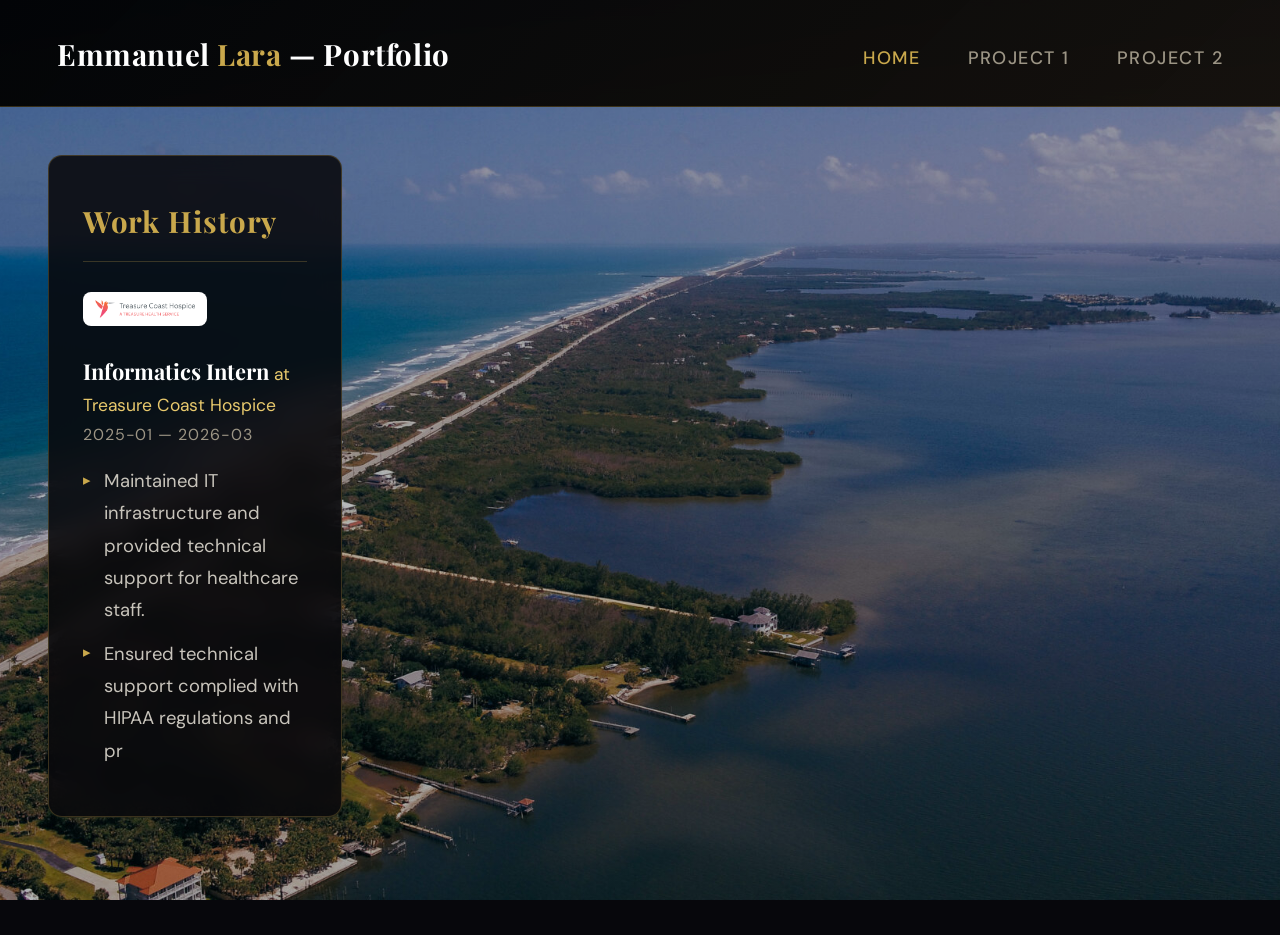
==== commit 39a7d0d5: "Update index.html" ====
--- a/index.html
+++ b/index.html
@@ -79,7 +79,7 @@
     /* LAYOUT */
     main.horizontal {
       display: grid;
-      grid-template-columns: 360px 1fr 420px;
+      grid-template-columns: 1fr 1fr 520px;
       gap: 2rem;
       align-items: start;
       width: 100%;
@@ -110,9 +110,8 @@
       margin-bottom: 1.6rem;
     }
 
-    /* WORK HISTORY */
-    .job-entry { margin-top: 1.8rem; }
-    .job-entry + .job-entry { border-top: 1px solid var(--border); padding-top: 1.8rem; }
+    /* INDIVIDUAL JOB CARDS — no top margin needed, standalone cards now */
+    .job-entry { margin-top: 0; }
 
     .job-entry h2 {
       font-family: 'Playfair Display', serif;
@@ -174,7 +173,11 @@
       border-radius: 0;
     }
 
-    /* BIO CENTER */
+    /* BIO CENTER — spans full middle column */
+    .bio-center {
+      grid-column: span 1;
+    }
+
     .bio-name {
       font-family: 'Playfair Display', serif;
       font-size: 2.1rem;
@@ -282,7 +285,7 @@
     }
 
     .image-box img {
-      width: 480px;
+      width: 560px;
       max-width: 100%;
       height: auto;
       border-radius: 10px;
@@ -307,23 +310,9 @@
 
   <main class="horizontal">
 
-    <!-- WORK HISTORY -->
-    <aside class="work-history">
+    <!-- HOSPICE — left -->
+    <aside>
       <h1>Work History</h1>
-
-      <div class="job-entry">
-        <div class="logo-wrap">
-          <img src="Images/halo-logo.jpg" alt="Halo Logo">
-        </div>
-        <h2>Software Consultant <span class="subtitle">at Halo</span></h2>
-        <p class="job-date">2026-03 &mdash; Current</p>
-        <ul>
-          <li>Act as a primary technical consultant for Spanish and English-speaking clients.</li>
-          <li>Assist in the configuration and maintenance of client environments.</li>
-          <li>Provide comprehensive technical support and troubleshooting for the HaloPSA platform.</li>
-        </ul>
-      </div>
-
       <div class="job-entry">
         <div class="logo-wrap">
           <img src="Images/hospice-logo.png" alt="TC Hospice Logo">
@@ -332,51 +321,4 @@
         <p class="job-date">2025-01 &mdash; 2026-03</p>
         <ul>
           <li>Maintained IT infrastructure and provided technical support for healthcare staff.</li>
-          <li>Ensured technical support complied with HIPAA regulations and privacy standards.</li>
-          <li>Managed mobile devices and remote workstations for hospice field staff.</li>
-          <li>Troubleshot hardware, software, and network connectivity issues.</li>
-        </ul>
-      </div>
-    </aside>
-
-    <!-- BIO -->
-    <aside class="bio-center">
-      <h1 class="bio-name">Emmanuel Lara</h1>
-      <span class="bio-title">Software Consultant</span>
-      <p class="bio-intro">I'm a passionate software professional with a strong foundation in customer service and IT principles. I excel at picking up new skills in foreign environments and finding efficient solutions to technical problems.</p>
-
-      <h2 class="edu-header">Education</h2>
-
-      <div class="edu-entry">
-        <h3>Bachelor of Science: Information Technology</h3>
-        <p>University of Central Florida (UCF) &middot; Orlando, FL &middot; 2023&ndash;Present</p>
-      </div>
-
-      <div class="edu-entry">
-        <h3>Associate of Arts</h3>
-        <p>Indian River State College &middot; Port St. Lucie, FL &middot; 2020&ndash;2023</p>
-      </div>
-
-      <div class="ucf-img-wrap">
-        <img src="Images/UCF-Campus.jpg" alt="UCF Campus">
-      </div>
-
-      <div class="linkedin-row">
-        <h3>Connect with me on LinkedIn</h3>
-        <a href="https://www.linkedin.com/in/emmanuel-lara-b2b38a278/" target="_blank">
-          <img class="linkedin-logo" src="Images/linkedin-logo.jpg" alt="LinkedIn Profile">
-        </a>
-      </div>
-    </aside>
-
-    <!-- HEADSHOT -->
-    <article>
-      <div class="image-box">
-        <img src="Images/headshot.jpg" alt="Headshot of Emmanuel Lara">
-      </div>
-    </article>
-
-  </main>
-
-</body>
-</html>
+          <li>Ensured technical support complied with HIPAA regulations and pr
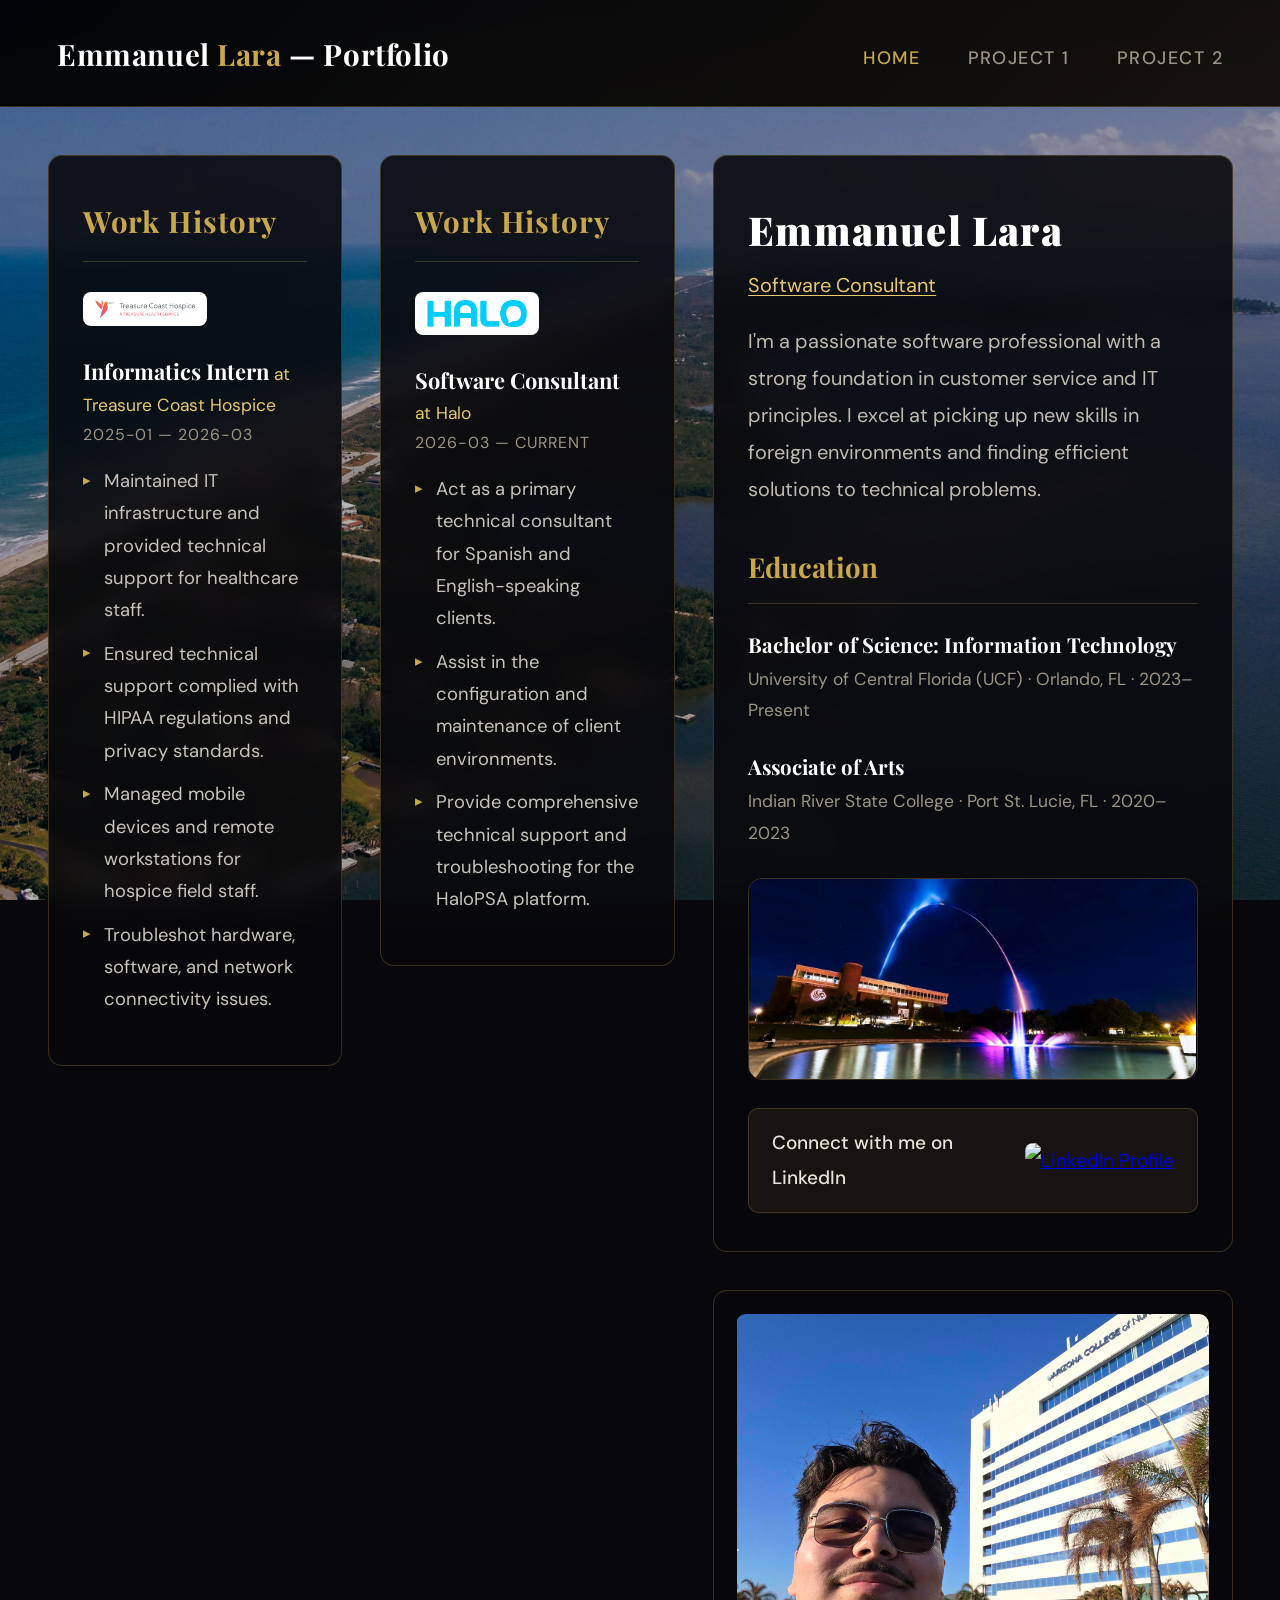
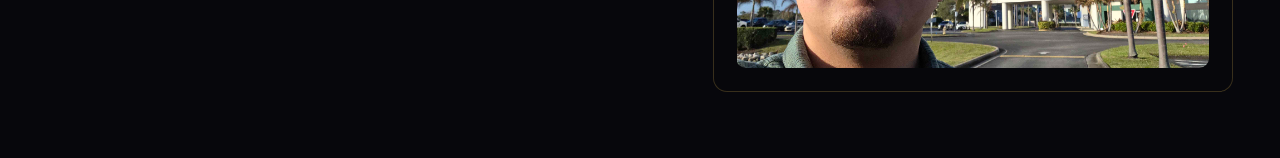
==== commit 040a04b0: "Update index.html" ====
--- a/index.html
+++ b/index.html
@@ -321,4 +321,73 @@
         <p class="job-date">2025-01 &mdash; 2026-03</p>
         <ul>
           <li>Maintained IT infrastructure and provided technical support for healthcare staff.</li>
-          <li>Ensured technical support complied with HIPAA regulations and pr
+          <li>Ensured technical support complied with HIPAA regulations and privacy standards.</li>
+          <li>Managed mobile devices and remote workstations for hospice field staff.</li>
+          <li>Troubleshot hardware, software, and network connectivity issues.</li>
+        </ul>
+      </div>
+    </aside>
+
+    <!-- HALO — center-left -->
+    <aside>
+      <h1>Work History</h1>
+      <div class="job-entry">
+        <div class="logo-wrap">
+          <img src="Images/halo-logo.jpg" alt="Halo Logo">
+        </div>
+        <h2>Software Consultant <span class="subtitle">at Halo</span></h2>
+        <p class="job-date">2026-03 &mdash; Current</p>
+        <ul>
+          <li>Act as a primary technical consultant for Spanish and English-speaking clients.</li>
+          <li>Assist in the configuration and maintenance of client environments.</li>
+          <li>Provide comprehensive technical support and troubleshooting for the HaloPSA platform.</li>
+        </ul>
+      </div>
+    </aside>
+
+    <!-- RIGHT COLUMN: Bio + Headshot stacked -->
+    <div style="display: flex; flex-direction: column; gap: 2rem;">
+
+      <!-- BIO -->
+      <aside class="bio-center">
+        <h1 class="bio-name">Emmanuel Lara</h1>
+        <span class="bio-title">Software Consultant</span>
+        <p class="bio-intro">I'm a passionate software professional with a strong foundation in customer service and IT principles. I excel at picking up new skills in foreign environments and finding efficient solutions to technical problems.</p>
+
+        <h2 class="edu-header">Education</h2>
+
+        <div class="edu-entry">
+          <h3>Bachelor of Science: Information Technology</h3>
+          <p>University of Central Florida (UCF) &middot; Orlando, FL &middot; 2023&ndash;Present</p>
+        </div>
+
+        <div class="edu-entry">
+          <h3>Associate of Arts</h3>
+          <p>Indian River State College &middot; Port St. Lucie, FL &middot; 2020&ndash;2023</p>
+        </div>
+
+        <div class="ucf-img-wrap">
+          <img src="Images/UCF-Campus.jpg" alt="UCF Campus">
+        </div>
+
+        <div class="linkedin-row">
+          <h3>Connect with me on LinkedIn</h3>
+          <a href="https://www.linkedin.com/in/emmanuel-lara-b2b38a278/" target="_blank">
+            <img class="linkedin-logo" src="Images/linkedin-logo.jpg" alt="LinkedIn Profile">
+          </a>
+        </div>
+      </aside>
+
+      <!-- HEADSHOT -->
+      <article>
+        <div class="image-box">
+          <img src="Images/headshot.jpg" alt="Headshot of Emmanuel Lara">
+        </div>
+      </article>
+
+    </div>
+
+  </main>
+
+</body>
+</html>
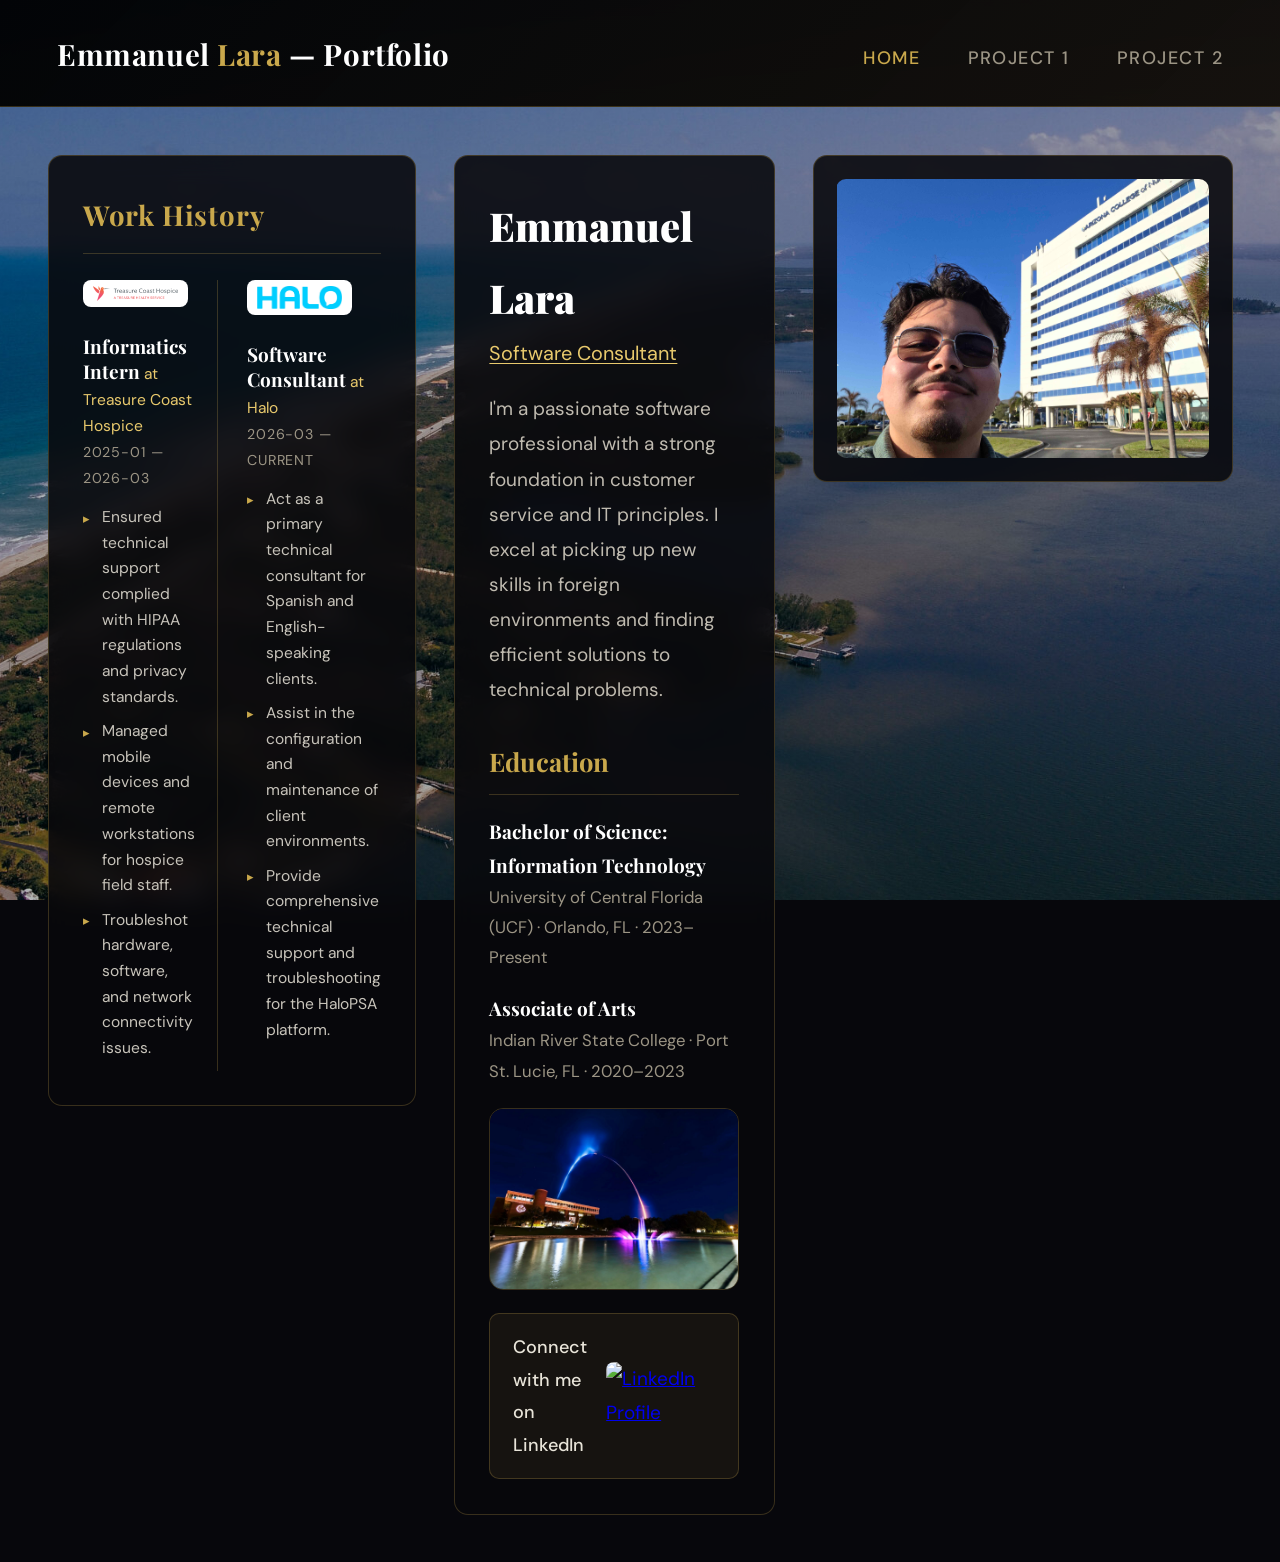
==== commit 43388eab: "Update index.html" ====
--- a/index.html
+++ b/index.html
@@ -76,10 +76,10 @@
 
     nav a:hover, nav a[aria-current="page"] { color: var(--gold); }
 
-    /* LAYOUT */
+    /* PAGE LAYOUT: 3 columns — work history | bio | headshot */
     main.horizontal {
       display: grid;
-      grid-template-columns: 1fr 1fr 520px;
+      grid-template-columns: 1fr auto 420px;
       gap: 2rem;
       align-items: start;
       width: 100%;
@@ -89,63 +89,77 @@
       min-height: calc(100vh - 72px);
     }
 
-    /* CARDS */
-    aside {
+    /* SHARED CARD STYLE */
+    .card {
       background: var(--card-bg);
       border: 1px solid var(--border);
       border-radius: var(--radius);
-      padding: 2rem 1.8rem;
+      padding: 1.8rem;
       backdrop-filter: blur(12px);
       color: var(--text);
     }
 
-    aside h1 {
-      font-family: 'Playfair Display', serif;
-      font-size: 1.55rem;
+    .card-title {
+      font-family: 'Playfair Display', serif;
+      font-size: 1.45rem;
       font-weight: 700;
       color: var(--gold);
       letter-spacing: 0.03em;
       border-bottom: 1px solid var(--border);
-      padding-bottom: 0.75rem;
-      margin-bottom: 1.6rem;
-    }
-
-    /* INDIVIDUAL JOB CARDS — no top margin needed, standalone cards now */
-    .job-entry { margin-top: 0; }
+      padding-bottom: 0.7rem;
+      margin-bottom: 1.4rem;
+    }
+
+    /* WORK HISTORY — two jobs side by side inside one card */
+    .jobs-grid {
+      display: grid;
+      grid-template-columns: 1fr 1fr;
+      gap: 1.5rem;
+    }
+
+    .job-entry {
+      padding-right: 1.2rem;
+      border-right: 1px solid var(--border);
+    }
+
+    .job-entry:last-child {
+      padding-right: 0;
+      border-right: none;
+    }
 
     .job-entry h2 {
       font-family: 'Playfair Display', serif;
-      font-size: 1.15rem;
+      font-size: 1rem;
       font-weight: 700;
       color: #fff;
       line-height: 1.35;
-      margin-bottom: 0.2rem;
+      margin-bottom: 0.15rem;
     }
 
     .subtitle {
       font-family: 'DM Sans', sans-serif;
-      font-size: 0.92rem;
+      font-size: 0.82rem;
       font-weight: 400;
       color: var(--gold-lt);
     }
 
     .job-date {
-      font-size: 0.84rem;
+      font-size: 0.75rem;
       color: var(--muted);
       letter-spacing: 0.06em;
       text-transform: uppercase;
-      margin-bottom: 0.8rem;
+      margin-bottom: 0.7rem;
     }
 
     .job-entry ul { list-style: none; padding: 0; }
 
     .job-entry ul li {
-      font-size: 0.97rem;
-      line-height: 1.75;
+      font-size: 0.82rem;
+      line-height: 1.65;
       color: #c8c4bb;
-      padding-left: 1.1rem;
+      padding-left: 1rem;
       position: relative;
-      margin-bottom: 0.6rem;
+      margin-bottom: 0.45rem;
     }
 
     .job-entry ul li::before {
@@ -153,39 +167,33 @@
       color: var(--gold);
       position: absolute;
       left: 0;
-      font-size: 0.78rem;
-      top: 0.18em;
+      font-size: 0.7rem;
+      top: 0.2em;
     }
 
     /* LOGO WRAPPERS */
     .logo-wrap {
       background: #fff;
       border-radius: 8px;
-      padding: 8px 12px;
+      padding: 6px 10px;
       display: inline-block;
-      margin-bottom: 1rem;
+      margin-bottom: 0.8rem;
     }
 
     .logo-wrap img {
-      width: 100px;
+      width: 85px;
       height: auto;
       display: block;
       border-radius: 0;
     }
 
-    /* BIO CENTER — spans full middle column */
-    .bio-center {
-      grid-column: span 1;
-    }
-
+    /* BIO CARD */
     .bio-name {
       font-family: 'Playfair Display', serif;
       font-size: 2.1rem;
       font-weight: 900;
       color: #fff;
       margin-bottom: 0.15rem;
-      border-bottom: none !important;
-      padding-bottom: 0 !important;
     }
 
     .bio-title {
@@ -199,37 +207,37 @@
     }
 
     .bio-intro {
-      font-size: 1.05rem;
+      font-size: 1rem;
       color: #c0bbb0;
       line-height: 1.85;
-      margin-bottom: 1.8rem;
+      margin-bottom: 1.6rem;
     }
 
     .edu-header {
       font-family: 'Playfair Display', serif;
-      font-size: 1.45rem;
+      font-size: 1.35rem;
       color: var(--gold);
       border-bottom: 1px solid var(--border);
-      padding-bottom: 0.6rem;
-      margin-bottom: 1.2rem;
-    }
-
-    .edu-entry { margin-bottom: 1.2rem; }
+      padding-bottom: 0.5rem;
+      margin-bottom: 1rem;
+    }
+
+    .edu-entry { margin-bottom: 1rem; }
 
     .edu-entry h3 {
       font-family: 'Playfair Display', serif;
-      font-size: 1.08rem;
+      font-size: 1rem;
       font-weight: 700;
       color: #fff;
     }
 
     .edu-entry p {
-      font-size: 0.92rem;
+      font-size: 0.88rem;
       color: var(--muted);
     }
 
     .ucf-img-wrap {
-      margin: 1.5rem 0;
+      margin: 1.2rem 0;
       border-radius: var(--radius);
       overflow: hidden;
       border: 1px solid var(--border);
@@ -237,7 +245,7 @@
 
     .ucf-img-wrap img {
       width: 100%;
-      height: 200px;
+      height: 180px;
       object-fit: cover;
       border-radius: 0;
       display: block;
@@ -247,7 +255,7 @@
       display: flex;
       align-items: center;
       gap: 1rem;
-      margin-top: 1.2rem;
+      margin-top: 1rem;
       background: rgba(201,168,76,0.08);
       border: 1px solid var(--border);
       border-radius: 10px;
@@ -255,7 +263,7 @@
     }
 
     .linkedin-row h3 {
-      font-size: 1rem;
+      font-size: 0.95rem;
       font-weight: 500;
       color: var(--text);
       flex: 1;
@@ -269,12 +277,6 @@
     }
 
     /* HEADSHOT */
-    article {
-      display: flex;
-      align-items: flex-start;
-      justify-content: center;
-    }
-
     .image-box {
       background: var(--card-bg);
       border: 1px solid var(--border);
@@ -285,8 +287,8 @@
     }
 
     .image-box img {
-      width: 560px;
-      max-width: 100%;
+      width: 100%;
+      max-width: 420px;
       height: auto;
       border-radius: 10px;
       display: block;
@@ -310,81 +312,75 @@
 
   <main class="horizontal">
 
-    <!-- HOSPICE — left -->
-    <aside>
-      <h1>Work History</h1>
-      <div class="job-entry">
-        <div class="logo-wrap">
-          <img src="Images/hospice-logo.png" alt="TC Hospice Logo">
+    <!-- COL 1: WORK HISTORY — both jobs in one card -->
+    <aside class="card">
+      <h2 class="card-title">Work History</h2>
+      <div class="jobs-grid">
+
+        <!-- Treasure Coast — left -->
+        <div class="job-entry">
+          <div class="logo-wrap">
+            <img src="Images/hospice-logo.png" alt="TC Hospice Logo">
+          </div>
+          <h2>Informatics Intern <span class="subtitle">at Treasure Coast Hospice</span></h2>
+          <p class="job-date">2025-01 &mdash; 2026-03</p>
+          <ul>
+            <li>Ensured technical support complied with HIPAA regulations and privacy standards.</li>
+            <li>Managed mobile devices and remote workstations for hospice field staff.</li>
+            <li>Troubleshot hardware, software, and network connectivity issues.</li>
+          </ul>
         </div>
-        <h2>Informatics Intern <span class="subtitle">at Treasure Coast Hospice</span></h2>
-        <p class="job-date">2025-01 &mdash; 2026-03</p>
-        <ul>
-          <li>Maintained IT infrastructure and provided technical support for healthcare staff.</li>
-          <li>Ensured technical support complied with HIPAA regulations and privacy standards.</li>
-          <li>Managed mobile devices and remote workstations for hospice field staff.</li>
-          <li>Troubleshot hardware, software, and network connectivity issues.</li>
-        </ul>
+
+        <!-- Halo — right -->
+        <div class="job-entry">
+          <div class="logo-wrap">
+            <img src="Images/halo-logo.jpg" alt="Halo Logo">
+          </div>
+          <h2>Software Consultant <span class="subtitle">at Halo</span></h2>
+          <p class="job-date">2026-03 &mdash; Current</p>
+          <ul>
+            <li>Act as a primary technical consultant for Spanish and English-speaking clients.</li>
+            <li>Assist in the configuration and maintenance of client environments.</li>
+            <li>Provide comprehensive technical support and troubleshooting for the HaloPSA platform.</li>
+          </ul>
+        </div>
+
       </div>
     </aside>
 
-    <!-- HALO — center-left -->
-    <aside>
-      <h1>Work History</h1>
-      <div class="job-entry">
-        <div class="logo-wrap">
-          <img src="Images/halo-logo.jpg" alt="Halo Logo">
-        </div>
-        <h2>Software Consultant <span class="subtitle">at Halo</span></h2>
-        <p class="job-date">2026-03 &mdash; Current</p>
-        <ul>
-          <li>Act as a primary technical consultant for Spanish and English-speaking clients.</li>
-          <li>Assist in the configuration and maintenance of client environments.</li>
-          <li>Provide comprehensive technical support and troubleshooting for the HaloPSA platform.</li>
-        </ul>
+    <!-- COL 2: BIO -->
+    <aside class="card">
+      <h1 class="bio-name">Emmanuel Lara</h1>
+      <span class="bio-title">Software Consultant</span>
+      <p class="bio-intro">I'm a passionate software professional with a strong foundation in customer service and IT principles. I excel at picking up new skills in foreign environments and finding efficient solutions to technical problems.</p>
+
+      <h2 class="edu-header">Education</h2>
+
+      <div class="edu-entry">
+        <h3>Bachelor of Science: Information Technology</h3>
+        <p>University of Central Florida (UCF) &middot; Orlando, FL &middot; 2023&ndash;Present</p>
+      </div>
+
+      <div class="edu-entry">
+        <h3>Associate of Arts</h3>
+        <p>Indian River State College &middot; Port St. Lucie, FL &middot; 2020&ndash;2023</p>
+      </div>
+
+      <div class="ucf-img-wrap">
+        <img src="Images/UCF-Campus.jpg" alt="UCF Campus">
+      </div>
+
+      <div class="linkedin-row">
+        <h3>Connect with me on LinkedIn</h3>
+        <a href="https://www.linkedin.com/in/emmanuel-lara-b2b38a278/" target="_blank">
+          <img class="linkedin-logo" src="Images/linkedin-logo.jpg" alt="LinkedIn Profile">
+        </a>
       </div>
     </aside>
 
-    <!-- RIGHT COLUMN: Bio + Headshot stacked -->
-    <div style="display: flex; flex-direction: column; gap: 2rem;">
-
-      <!-- BIO -->
-      <aside class="bio-center">
-        <h1 class="bio-name">Emmanuel Lara</h1>
-        <span class="bio-title">Software Consultant</span>
-        <p class="bio-intro">I'm a passionate software professional with a strong foundation in customer service and IT principles. I excel at picking up new skills in foreign environments and finding efficient solutions to technical problems.</p>
-
-        <h2 class="edu-header">Education</h2>
-
-        <div class="edu-entry">
-          <h3>Bachelor of Science: Information Technology</h3>
-          <p>University of Central Florida (UCF) &middot; Orlando, FL &middot; 2023&ndash;Present</p>
-        </div>
-
-        <div class="edu-entry">
-          <h3>Associate of Arts</h3>
-          <p>Indian River State College &middot; Port St. Lucie, FL &middot; 2020&ndash;2023</p>
-        </div>
-
-        <div class="ucf-img-wrap">
-          <img src="Images/UCF-Campus.jpg" alt="UCF Campus">
-        </div>
-
-        <div class="linkedin-row">
-          <h3>Connect with me on LinkedIn</h3>
-          <a href="https://www.linkedin.com/in/emmanuel-lara-b2b38a278/" target="_blank">
-            <img class="linkedin-logo" src="Images/linkedin-logo.jpg" alt="LinkedIn Profile">
-          </a>
-        </div>
-      </aside>
-
-      <!-- HEADSHOT -->
-      <article>
-        <div class="image-box">
-          <img src="Images/headshot.jpg" alt="Headshot of Emmanuel Lara">
-        </div>
-      </article>
-
+    <!-- COL 3: HEADSHOT -->
+    <div class="image-box">
+      <img src="Images/headshot.jpg" alt="Headshot of Emmanuel Lara">
     </div>
 
   </main>
